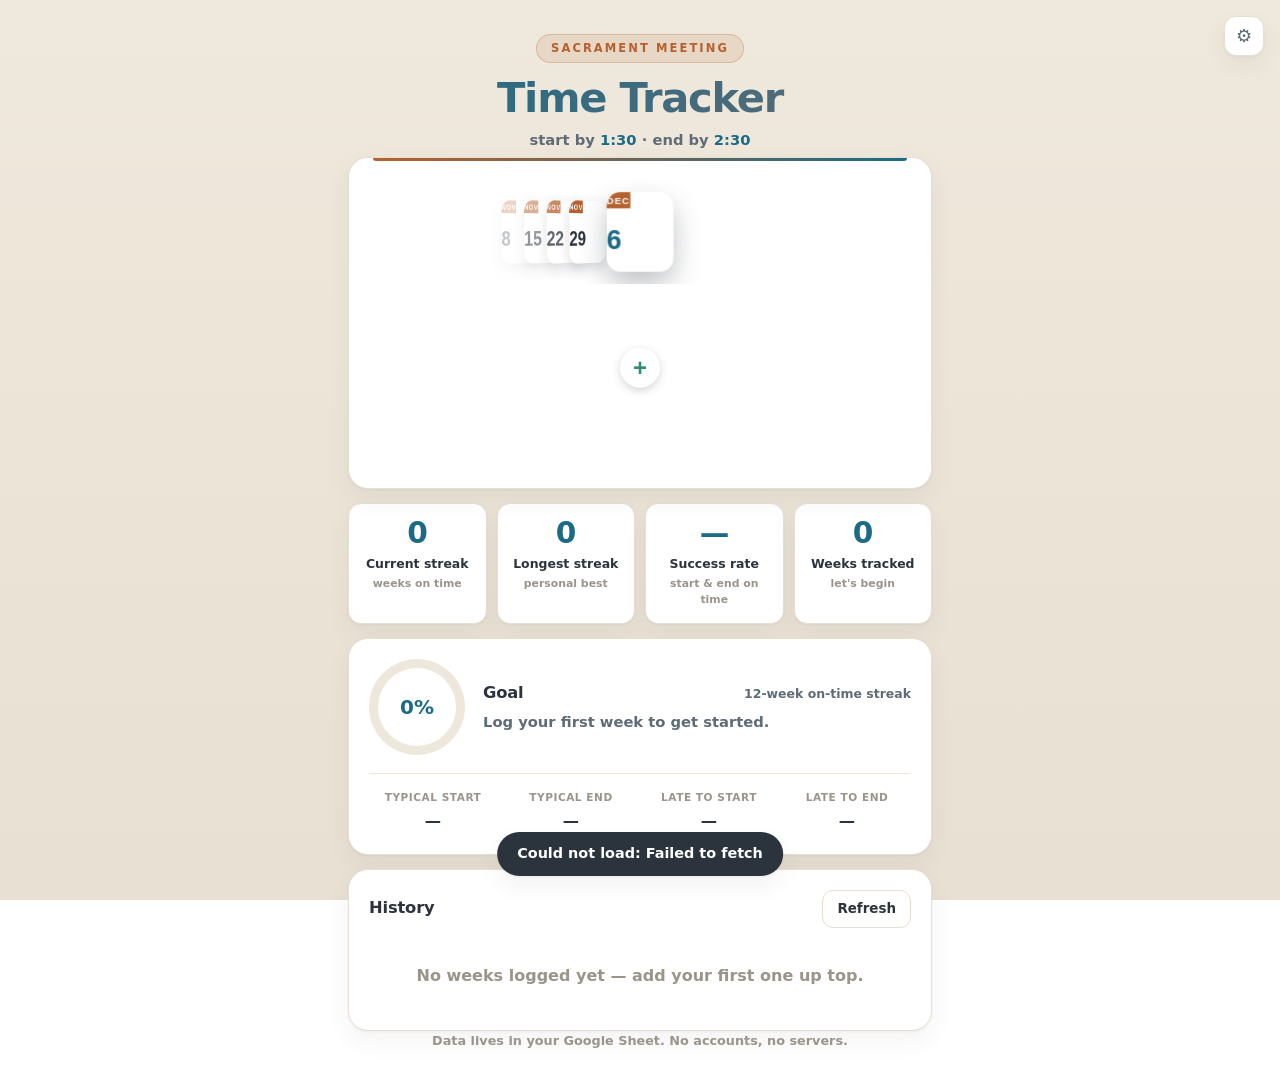
==== index.html @ 9fc35d0c "Add a loading animation on the record button While data loads on open, the + button becomes a clock " ====
<!DOCTYPE html>
<html lang="en">
<head>
  <meta charset="UTF-8" />
  <meta name="viewport" content="width=device-width, initial-scale=1.0" />
  <title>Sacrament Time Tracker</title>
  <meta name="description" content="Did sacrament meeting start at 1:30 and end at 2:30? Track streaks, success rate, and goal progress." />
  <link rel="preconnect" href="https://script.google.com" />
  <link rel="stylesheet" href="styles.css" />
  <link rel="icon" href="data:image/svg+xml,<svg xmlns='http://www.w3.org/2000/svg' viewBox='0 0 100 100'><text y='.9em' font-size='90'>⏱️</text></svg>" />
</head>
<body>
  <button id="settingsBtn" class="icon-btn" type="button" title="Settings" aria-label="Settings">⚙</button>

  <header class="site-header wrap">
    <span class="eyebrow">SACRAMENT MEETING</span>
    <h1>Time Tracker</h1>
    <p class="tagline">start by <b>1:30</b> &middot; end by <b>2:30</b></p>
  </header>

  <div id="banner" class="banner wrap" hidden></div>

  <main class="wrap">
    <!-- HERO: this week's entry -->
    <section class="card hero" aria-label="Log this week">
      <div class="week-nav">
        <div class="coverflow" id="coverflow">
          <div class="cf-track" id="cfTrack"></div>
        </div>
      </div>

      <!-- the meeting timeline is always shown; a "recorded" class flips it
           from an editable slider to a read-only record display -->
      <form id="heroInput" class="state-empty" novalidate>
        <div class="timeline">
          <div class="tl-track" id="tlTrack">
            <span class="tl-tick t1"></span>
            <span class="tl-tick t2"></span>
            <div class="tl-fill" id="tlFill"></div>
            <button type="button" class="tl-handle" id="tlStart" role="slider" tabindex="0"
                    aria-label="Meeting start time" aria-valuetext="">
              <span class="tl-flag"><span class="tl-cap">START</span><span class="tl-time" id="startValue">—</span></span>
              <span class="tl-clock"><span class="tl-hand hour"></span><span class="tl-hand minute"></span><span class="tl-hub"></span></span>
            </button>
            <button type="button" class="tl-handle" id="tlEnd" role="slider" tabindex="0"
                    aria-label="Meeting end time" aria-valuetext="">
              <span class="tl-flag"><span class="tl-cap">END</span><span class="tl-time" id="endValue">—</span></span>
              <span class="tl-clock"><span class="tl-hand hour"></span><span class="tl-hand minute"></span><span class="tl-hub"></span></span>
            </button>
          </div>
          <div class="tl-axis">
            <span>1:00</span><span>1:30</span><span>2:00</span><span>2:30</span><span>3:00</span>
          </div>
        </div>

        <input type="hidden" id="start" />
        <input type="hidden" id="end" />
        <input type="hidden" id="notes" />

        <p class="recorded-verdict" id="recVerdict" hidden></p>
        <p class="recorded-notes" id="recNotes" hidden></p>

        <div class="hero-controls">
          <!-- the + starts up on the timeline; on tap it drops here and the two
               satellites (cancel · notes) slide out from it -->
          <div class="tl-cluster">
            <button type="button" class="tl-ctl x" id="cancelBtn" aria-label="Cancel">✕</button>
            <button type="button" class="tl-fab" id="recordFab" aria-label="Record this week">
              <span class="fab-glyph" id="fabGlyph">+</span>
              <span class="fab-anim" aria-hidden="true">
                <span class="fab-clock"><i class="fab-hand hour"></i><i class="fab-hand minute"></i></span>
                <span class="fab-plus"></span>
              </span>
            </button>
            <button type="button" class="tl-ctl notes" id="notesBtn" aria-label="Add a note">✎</button>
          </div>
          <div class="hero-actions">
            <button type="button" class="btn ghost big" id="editBtn" hidden>Edit</button>
            <button type="button" class="btn ghost danger" id="clearBtn" hidden>Remove</button>
          </div>
        </div>
      </form>
    </section>

    <!-- STATS -->
    <section class="stats" aria-label="Statistics">
      <div class="stat-card">
        <div class="stat-value" id="statStreak">0</div>
        <div class="stat-label">Current streak</div>
        <div class="stat-sub" id="statStreakSub">weeks on time</div>
      </div>
      <div class="stat-card">
        <div class="stat-value" id="statLongest">0</div>
        <div class="stat-label">Longest streak</div>
        <div class="stat-sub">personal best</div>
      </div>
      <div class="stat-card">
        <div class="stat-value" id="statRate">—</div>
        <div class="stat-label">Success rate</div>
        <div class="stat-sub" id="statRateSub">start &amp; end on time</div>
      </div>
      <div class="stat-card">
        <div class="stat-value" id="statWeeks">0</div>
        <div class="stat-label">Weeks tracked</div>
        <div class="stat-sub" id="statSince">—</div>
      </div>
    </section>

    <!-- GOAL -->
    <section class="card goal-card" aria-label="Goal">
      <div class="goal-top">
        <div class="ring" id="goalRing"><div class="ring-hole"><b id="ringPct">0%</b></div></div>
        <div class="goal-body">
          <div class="goal-head">
            <h2>Goal</h2>
            <span class="goal-target" id="goalTarget"></span>
          </div>
          <p class="goal-msg" id="goalMsg">Log your first week to get started.</p>
        </div>
      </div>
      <div class="insight-grid" id="insightGrid" hidden>
        <div class="insight"><span class="insight-label">Typical start</span><span class="insight-value" id="insStart">—</span></div>
        <div class="insight"><span class="insight-label">Typical end</span><span class="insight-value" id="insEnd">—</span></div>
        <div class="insight"><span class="insight-label">Late to start</span><span class="insight-value" id="insStartLate">—</span></div>
        <div class="insight"><span class="insight-label">Late to end</span><span class="insight-value" id="insEndLate">—</span></div>
      </div>
    </section>

    <!-- RECENT STRIP -->
    <section class="card" aria-label="Recent weeks" id="stripCard" hidden>
      <div class="section-head"><h2>Last weeks</h2></div>
      <div class="strip" id="strip"></div>
      <div class="legend">
        <span><i class="dot ok"></i> On time</span>
        <span><i class="dot partial"></i> Partly late</span>
        <span><i class="dot late"></i> Late</span>
      </div>
    </section>

    <!-- HISTORY -->
    <section class="card" aria-label="History">
      <div class="section-head">
        <h2>History</h2>
        <button type="button" class="btn ghost small" id="refreshBtn">Refresh</button>
      </div>
      <div id="history"></div>
    </section>
  </main>

  <footer class="site-footer wrap">
    <p>Data lives in your Google Sheet. No accounts, no servers.</p>
  </footer>

  <!-- Settings dialog -->
  <dialog id="settingsDialog" class="dialog">
    <form method="dialog" class="dialog-inner">
      <h2>Settings</h2>
      <p class="muted small">Paste the Web App URL from your Google Apps Script deployment. Leave blank to store data only in this browser.</p>
      <div class="field">
        <label for="cfgUrl">Apps Script Web App URL</label>
        <input type="url" id="cfgUrl" placeholder="https://script.google.com/macros/s/…/exec" />
      </div>
      <div class="field">
        <label for="cfgToken">Shared token <span class="muted">(optional)</span></label>
        <input type="text" id="cfgToken" placeholder="only if you set one in Code.gs" />
      </div>
      <div class="field">
        <label for="cfgGoal">Goal streak (weeks)</label>
        <input type="number" id="cfgGoal" min="1" max="52" step="1" />
      </div>
      <div id="cfgStatus" class="cfg-status" aria-live="polite"></div>
      <div class="form-actions">
        <button type="button" class="btn ghost small" id="cfgTestBtn">Test connection</button>
        <span class="spacer"></span>
        <button type="button" class="btn ghost" id="cfgCancelBtn">Close</button>
        <button type="button" class="btn primary" id="cfgSaveBtn">Save</button>
      </div>
    </form>
  </dialog>

  <!-- Notes dialog -->
  <dialog id="notesDialog" class="dialog">
    <form method="dialog" class="dialog-inner">
      <h2>Note</h2>
      <p class="muted small">A short note for this week (optional).</p>
      <textarea id="notesText" class="notes-area" rows="3" maxlength="140" placeholder="e.g. long testimony meeting"></textarea>
      <div class="form-actions">
        <span class="spacer"></span>
        <button type="button" class="btn ghost" id="notesCancelBtn">Cancel</button>
        <button type="button" class="btn primary" id="notesSaveBtn">Done</button>
      </div>
    </form>
  </dialog>

  <div id="toast" class="toast" role="status" aria-live="polite" hidden></div>

  <script src="config.js"></script>
  <script src="app.js"></script>
</body>
</html>
---- styles.css ----
/* Sacrament Time Tracker — calm edition
   Palette & language inspired by the Sunday Attendance app:
   warm cream ground, teal primary, terracotta accents, quiet type. */
:root {
  --bg1: #efe8dc;
  --bg2: #e8e0d2;
  --ink: #2b333d;
  --ink-soft: #5f6b76;
  --muted: #9a958b;
  --card: #ffffff;
  --line: #e7dfd0;
  --line-soft: #eee8dc;
  --brand: #1c6b86;
  --brand-2: #0f5674;
  --brand-ink: #ffffff;
  --accent: #b5612f;      /* terracotta — small labels only */
  --ok: #2f8f6d;
  --ok-bg: #e9f2ec;
  --ok-line: #cfe6da;
  --late: #c0563f;
  --late-bg: #f8ece5;
  --late-line: #ecd3c6;
  --partial: #cf8a3c;
  /* lateness scale: green → yellow (3 min) → orange (6 min) → red (10 min) */
  --c-ok: #2f8f6d;
  --c-yellow: #f1c40f;
  --c-orange: #e8791a;
  --c-red: #c0563f;
  --tint: #eef4f6;        /* recorded / selected tint */
  --tint-line: #d9e6ea;
  --shadow: 0 1px 2px rgba(43, 51, 61, .05), 0 10px 24px rgba(43, 51, 61, .06);
  --radius: 20px;
  --radius-sm: 13px;
  --font: "Nunito", ui-rounded, "SF Pro Rounded", "Segoe UI", system-ui, sans-serif;
}
@media (prefers-color-scheme: dark) {
  :root {
    --bg1: #201d19;
    --bg2: #1a1815;
    --ink: #ece7dd;
    --ink-soft: #b3ab9d;
    --muted: #837c6f;
    --card: #262320;
    --line: #38332c;
    --line-soft: #322e28;
    --brand: #4fa3bd;
    --brand-2: #3d90aa;
    --brand-ink: #10242b;
    --accent: #d98a54;
    --ok: #56b389;
    --ok-bg: #172c23;
    --ok-line: #274a3a;
    --late: #db7a5f;
    --late-bg: #33211a;
    --late-line: #543528;
    --partial: #d99a4f;
    --c-ok: #56b389;
    --c-yellow: #f4d03f;
    --c-orange: #ef9245;
    --c-red: #db7a5f;
    --tint: #22302f;
    --tint-line: #33474a;
    --shadow: 0 1px 2px rgba(0,0,0,.3), 0 12px 28px rgba(0,0,0,.35);
  }
}

* { box-sizing: border-box; }
/* Keep a vertical scrollbar reserved at all times so the centred layout doesn't
   shift sideways when the page grows tall enough to need one (e.g. after data
   loads). On overlay-scrollbar systems (mobile, default macOS) this reserves
   nothing and those never shift anyway. */
html { -webkit-text-size-adjust: 100%; overflow-y: scroll; }
body {
  margin: 0; font-family: var(--font); color: var(--ink); line-height: 1.5;
  background: linear-gradient(180deg, var(--bg1), var(--bg2));
  background-attachment: fixed; min-height: 100vh;
}
h1, h2 { margin: 0; font-weight: 800; letter-spacing: -.01em; }
h2 { font-size: 1.02rem; }
p { margin: 0; }
b, strong { font-weight: 800; }
.wrap { width: 100%; max-width: 620px; margin: 0 auto; padding: 0 18px; }
.muted { color: var(--muted); }
.small { font-size: .85rem; }

/* header */
.site-header { text-align: center; padding-top: 34px; padding-bottom: 6px; }
.eyebrow {
  display: inline-block; font-size: .72rem; font-weight: 800; letter-spacing: .18em;
  color: var(--accent); background: color-mix(in srgb, var(--accent) 12%, transparent);
  border: 1px solid color-mix(in srgb, var(--accent) 28%, transparent);
  padding: 5px 14px; border-radius: 999px; margin-bottom: 14px;
}
h1 {
  font-size: 2.6rem; font-weight: 900; letter-spacing: -.03em; line-height: 1;
  background: linear-gradient(100deg, var(--brand), var(--ink-soft));
  -webkit-background-clip: text; background-clip: text; color: transparent;
}
.tagline { color: var(--ink-soft); font-size: .92rem; font-weight: 700; margin-top: 10px; }
.tagline b { color: var(--brand); }

.icon-btn {
  position: fixed; top: 16px; right: 16px; z-index: 20;
  border: 1px solid var(--line); background: var(--card); color: var(--ink-soft);
  width: 40px; height: 40px; border-radius: 12px; font-size: 1.15rem; cursor: pointer;
  box-shadow: var(--shadow); transition: color .15s, border-color .15s;
}
.icon-btn:hover { color: var(--brand); border-color: var(--brand); }

/* banner */
.banner {
  margin-top: 14px; background: var(--card); color: var(--ink-soft);
  border: 1px solid var(--line); border-left: 3px solid var(--accent);
  border-radius: var(--radius-sm); padding: 11px 15px; font-size: .88rem; font-weight: 600;
  box-shadow: var(--shadow);
}
.banner a { color: var(--brand); font-weight: 800; cursor: pointer; }

main { padding-top: 16px; padding-bottom: 40px; display: grid; gap: 14px; }

/* cards */
.card { background: var(--card); border: 1px solid var(--line); border-radius: var(--radius); padding: 20px; box-shadow: var(--shadow); }
.section-head { display: flex; align-items: center; justify-content: space-between; margin-bottom: 14px; }

/* HERO */
.hero { position: relative; padding-top: 22px; }
.hero::before {
  content: ""; position: absolute; top: 0; left: 24px; right: 24px; height: 3px;
  border-radius: 0 0 3px 3px;
  background: linear-gradient(90deg, var(--accent), var(--brand));
}
.week-nav { margin-bottom: 14px; }

/* Cover Flow calendar picker */
/* touch-action: none — horizontal drag never triggers vertical page scroll */
.coverflow { position: relative; height: 104px; perspective: 720px; overflow: hidden; cursor: grab; touch-action: none; user-select: none; -webkit-user-select: none; }
.coverflow:active { cursor: grabbing; }
.cf-track { position: absolute; inset: 0; transform-style: preserve-3d; }
.cal {
  position: absolute; left: 50%; top: 50%; width: 62px; height: 74px;
  margin-left: -31px; margin-top: -37px; padding: 0; border: 0; cursor: pointer;
  background: var(--card); border-radius: 13px; overflow: hidden;
  display: flex; flex-direction: column; transform-origin: 50% 50%;
  box-shadow: 0 6px 16px rgba(43, 51, 61, .18);
  transition: box-shadow .3s ease;  /* motion is driven per-frame by the rAF engine */
  will-change: transform, opacity; backface-visibility: hidden;
}
.cal-top { background: var(--accent); color: #fff; font-size: .56rem; font-weight: 800; letter-spacing: .1em; text-align: center; padding: 3px 0 2px; }
.cal-day { flex: 1; display: grid; place-items: center; font-size: 1.55rem; font-weight: 900; color: var(--ink); }
.cal-dot { position: absolute; left: 50%; bottom: 5px; width: 6px; height: 6px; margin-left: -3px; border-radius: 50%; background: transparent; }
.cal.is-center { box-shadow: 0 12px 26px rgba(43, 51, 61, .3); }
.cal.is-center .cal-day { color: var(--brand); }

/* the timeline slider — the time lives on each handle ("the picker") */
.timeline { margin-top: 6px; padding: 62px 22px 0; }
.tl-track {
  position: relative; height: 16px; border-radius: 999px; background: transparent; touch-action: none;
}
.tl-track::before {   /* the cream lane — scales out from the centre while forming */
  content: ""; position: absolute; inset: 0; border-radius: 999px;
  background: var(--line-soft); border: 1px solid var(--line);
  transform: scaleX(1); transform-origin: center;
}
.tl-fill {
  position: absolute; top: -1px; bottom: -1px; left: 25%; width: 50%; border-radius: 999px;
  background: var(--c-ok); /* replaced at runtime with a start-to-end gradient */
}
.tl-tick { position: absolute; top: 50%; width: 0; height: 30px; transform: translate(-50%, -50%); border-left: 2px dashed color-mix(in srgb, var(--accent) 55%, transparent); }
.tl-tick.t1 { left: 25%; }
.tl-tick.t2 { left: 75%; }
.tl-handle {
  --hc: var(--brand);
  position: absolute; top: 50%; left: 25%; width: 40px; height: 40px; transform: translate(-50%, -50%);
  border-radius: 50%; background: var(--card); border: 4px solid var(--hc); cursor: grab;
  padding: 0; touch-action: none; box-shadow: 0 3px 8px rgba(43,51,61,.2); transition: border-color .15s, box-shadow .15s;
  display: grid; place-items: center; z-index: 2;
}
.tl-handle:hover { box-shadow: 0 4px 12px rgba(43,51,61,.28); }
.tl-handle:active { cursor: grabbing; }
.tl-handle:focus-visible { outline: none; box-shadow: 0 0 0 5px color-mix(in srgb, var(--hc) 28%, transparent); }
/* the handle is a little clock face; the hands show the time it's set to */
.tl-clock { position: absolute; inset: 0; pointer-events: none; }
.tl-hand { position: absolute; left: 50%; bottom: 50%; background: var(--hc); border-radius: 2px; transform-origin: 50% 100%; transition: transform .12s ease, background .15s; }
.tl-hand.hour { width: 3px; height: 8px; margin-left: -1.5px; transform: rotate(var(--h, 0deg)); }
.tl-hand.minute { width: 2px; height: 11px; margin-left: -1px; transform: rotate(var(--m, 0deg)); }
.tl-hub { position: absolute; left: 50%; top: 50%; width: 5px; height: 5px; margin: -2.5px 0 0 -2.5px; border-radius: 50%; background: var(--hc); transition: background .15s; }
@media (prefers-reduced-motion: reduce) { .tl-hand { transition: background .15s; } }
/* the value flag above each handle */
.tl-flag {
  position: absolute; bottom: 100%; left: 50%; transform: translateX(-50%); margin-bottom: 11px;
  display: flex; flex-direction: column; align-items: center; line-height: 1.02;
  white-space: nowrap; pointer-events: none;
}
.tl-cap { font-size: .6rem; font-weight: 800; letter-spacing: .14em; color: var(--ink-soft); }
.tl-time { font-size: 1.55rem; font-weight: 900; color: var(--hc); }

/* control cluster below the timeline: ✕ cancel · +/✓ save · ✎ notes.
   The + starts lifted up onto the timeline line; on tap it drops into the row
   and the two satellites slide out from it. */
.hero-controls { position: relative; min-height: 48px; margin-top: 14px; }
.tl-cluster { position: absolute; left: 50%; top: 50%; --fab-lift: -84px; }
.tl-cluster > button {
  position: absolute; left: 0; top: 0; width: 40px; height: 40px; border-radius: 50%;
  border: 0; padding: 0; cursor: pointer; display: grid; place-items: center;
  font-weight: 900; line-height: 1;
}
.recorded .tl-cluster { display: none; }

/* save / record button (+ ↔ ✓) */
.tl-fab {
  z-index: 26; font-size: 1.25rem; background: var(--c-ok); color: #fff; border: 4px solid var(--c-ok);
  box-shadow: 0 4px 10px color-mix(in srgb, var(--c-ok) 45%, transparent);
  transform: translate(-50%, -50%);   /* dropped into the row (editing) */
  transition: transform .55s cubic-bezier(.4,0,.2,1), background .3s ease, color .2s ease, box-shadow .3s ease;
}
.tl-fab:hover { filter: brightness(1.05); }

/* loading animation: a spinning clock that merges into the + */
.fab-glyph { transition: opacity .15s ease; }
.tl-fab.loading .fab-glyph, .tl-fab.settling .fab-glyph { opacity: 0; }
.fab-anim { display: none; position: absolute; inset: 0; }
.tl-fab.loading .fab-anim, .tl-fab.settling .fab-anim { display: block; }
.tl-fab.settling .fab-anim { animation: fabSettle .72s forwards; }
.fab-clock { position: absolute; inset: 0; }
.tl-fab.settling .fab-clock { opacity: 0; transition: opacity .16s ease; }
.fab-hand { position: absolute; left: 50%; bottom: 50%; background: currentColor; border-radius: 2px; transform-origin: 50% 100%; }
.fab-hand.hour { width: 3px; height: 8px; margin-left: -1.5px; }
.fab-hand.minute { width: 2px; height: 12px; margin-left: -1px; }
.tl-fab.loading .fab-hand.hour { animation: fabHand .5s linear infinite; }
.tl-fab.loading .fab-hand.minute { animation: fabHand .12s linear infinite; }
.fab-plus { position: absolute; inset: 0; opacity: 0; }
.tl-fab.settling .fab-plus { opacity: 1; transition: opacity .16s ease; }
.fab-plus::before, .fab-plus::after { content: ""; position: absolute; left: 50%; top: 50%; background: currentColor; border-radius: 2px; transform: translate(-50%, -50%); }
.fab-plus::before { width: 3px; height: 18px; }
.fab-plus::after { width: 18px; height: 3px; }
@keyframes fabHand { from { transform: rotate(0); } to { transform: rotate(360deg); } }
@keyframes fabSettle {
  0%   { transform: rotate(0deg);    animation-timing-function: linear; }         /* fast constant spin… */
  42%  { transform: rotate(720deg);  animation-timing-function: cubic-bezier(.15,.7,.25,1); } /* …for ~0.3s */
  100% { transform: rotate(1080deg); }                                            /* then decelerate to a stop, upright */
}
@media (prefers-reduced-motion: reduce) {
  .tl-fab.loading .fab-hand { animation: none; }
  .tl-fab.settling .fab-anim { animation: none; }
}

.state-empty .tl-fab {   /* empty: white +, lifted up onto the timeline line */
  background: var(--card); color: var(--c-ok); font-size: 1.5rem;
  box-shadow: 0 3px 8px rgba(43,51,61,.2);
  transform: translate(-50%, calc(-50% + var(--fab-lift)));
}

/* the two satellites — collapsed behind the save button, slide out when editing */
.tl-ctl {
  z-index: 24; font-size: 1.05rem; background: var(--card); color: var(--ink-soft);
  border: 1px solid var(--line) !important; box-shadow: 0 3px 8px rgba(43,51,61,.14);
  transform: translate(-50%, -50%) scale(.2); opacity: 0; pointer-events: none;
  transition: transform .45s cubic-bezier(.34,.8,.3,1) .28s, opacity .35s ease .28s, color .15s, border-color .15s;
}
.tl-ctl.x { color: var(--late); }
.tl-ctl.notes.has-note { color: var(--brand); border-color: var(--brand) !important; }
#heroInput:not(.state-empty):not(.recorded) .tl-ctl { pointer-events: auto; opacity: 1; }
#heroInput:not(.state-empty):not(.recorded) .tl-ctl.x { transform: translate(calc(-50% - 60px), -50%) scale(1); }
#heroInput:not(.state-empty):not(.recorded) .tl-ctl.notes { transform: translate(calc(-50% + 60px), -50%) scale(1); }
.tl-ctl:hover { filter: brightness(.98); }

.notes-area {
  font: inherit; color: var(--ink); background: var(--bg1); border: 1px solid var(--line);
  border-radius: var(--radius-sm); padding: 11px 13px; width: 100%; resize: vertical; margin-bottom: 4px;
}
.notes-area:focus { outline: none; border-color: var(--brand); }

/* the whole timeline unfolds from the centre button when a week is armed.
   these transitions only apply while .forming is on, so dragging stays instant
   and scrolling between weeks snaps rather than animates. */
.timeline.forming .tl-track::before { transition: transform .7s cubic-bezier(.5,0,.2,1), opacity .4s ease; }
.timeline.forming .tl-handle,
.timeline.forming .tl-fill,
.timeline.forming .tl-tick { transition: left .7s cubic-bezier(.5,0,.2,1), width .7s cubic-bezier(.5,0,.2,1), opacity .5s ease; }
.timeline.forming .tl-flag { transition: opacity .5s ease .15s; }
/* .tl-axis labels slide out from the centre — driven per-label from JS so the
   outer labels (farther to travel) move at the same speed and finish last. */

/* empty: the timeline is folded into the centre, behind the + button */
.state-empty .tl-track::before { transform: scaleX(0); opacity: 0; }
.state-empty .tl-fill { left: 50% !important; width: 0 !important; }
.state-empty .tl-tick { left: 50% !important; opacity: 0; }
.state-empty .tl-handle { left: 50% !important; opacity: 0; pointer-events: none; }
.state-empty .tl-flag { opacity: 0; }
.state-empty .tl-axis { opacity: 0; }
.tl-axis { display: flex; justify-content: space-between; margin-top: 14px; font-size: .68rem; font-weight: 800; color: var(--muted); transition: opacity .35s ease; }

@media (max-width: 420px) {
  .timeline { padding: 58px 16px 0; }
  .tl-time { font-size: 1.35rem; }
  .tl-handle { width: 44px; height: 44px; }
}


.hero-actions { display: none; align-items: center; justify-content: center; gap: 10px; }
.recorded .hero-actions { display: flex; }

.btn {
  font: inherit; font-weight: 800; border-radius: 11px; padding: 11px 18px;
  border: 1px solid transparent; cursor: pointer; transition: filter .15s, background .15s, border-color .15s;
}
.btn.primary {
  background: linear-gradient(180deg, var(--brand), var(--brand-2)); color: var(--brand-ink);
  box-shadow: 0 4px 12px color-mix(in srgb, var(--brand) 28%, transparent);
}
.btn.primary:hover { filter: brightness(1.05); }
.btn.big { flex: 1; font-size: 1.02rem; padding: 13px 18px; }
.btn.ghost { background: var(--card); color: var(--ink); border-color: var(--line); }
.btn.ghost:hover { border-color: var(--brand); color: var(--brand); }
.btn.ghost.danger:hover { border-color: var(--late); color: var(--late); }
.btn.small { padding: 8px 14px; font-size: .84rem; }

/* recorded state: the timeline stays, but reads as a record, not a control */
.recorded .tl-track { pointer-events: none; }
.recorded .tl-track::before { opacity: 0; }
.recorded .tl-handle { cursor: default; box-shadow: 0 2px 5px rgba(43,51,61,.16); }
.recorded .tl-axis { opacity: 0; pointer-events: none; }
.recorded-verdict { text-align: center; font-size: 1.05rem; font-weight: 800; margin-top: 18px; }
.recorded-notes { text-align: center; color: var(--ink-soft); font-weight: 600; margin-top: 4px; font-style: italic; }

/* STATS */
.stats { display: grid; grid-template-columns: repeat(4, 1fr); gap: 10px; }
.stat-card { background: var(--card); border: 1px solid var(--line); border-radius: var(--radius-sm); padding: 15px 10px; text-align: center; box-shadow: var(--shadow); }
.stat-value { font-size: 1.85rem; font-weight: 900; letter-spacing: -.02em; line-height: 1; color: var(--brand); }
.stat-label { margin-top: 6px; font-size: .78rem; font-weight: 800; }
.stat-sub { font-size: .68rem; color: var(--muted); margin-top: 2px; font-weight: 700; }

/* GOAL */
.goal-top { display: flex; align-items: center; gap: 18px; }
.ring {
  --deg: 0deg; position: relative; width: 96px; height: 96px; flex: 0 0 auto; border-radius: 50%;
  background: conic-gradient(var(--brand) var(--deg), var(--line-soft) 0deg);
}
.ring-hole { position: absolute; inset: 9px; border-radius: 50%; background: var(--card); display: grid; place-items: center; }
.ring-hole b { font-size: 1.25rem; font-weight: 900; color: var(--brand); }
.goal-body { flex: 1; }
.goal-head { display: flex; align-items: baseline; justify-content: space-between; gap: 10px; margin-bottom: 6px; }
.goal-target { font-size: .78rem; color: var(--ink-soft); font-weight: 800; }
.goal-msg { font-size: .92rem; color: var(--ink-soft); font-weight: 700; }
.goal-msg strong { color: var(--ink); }
.insight-grid { display: grid; grid-template-columns: repeat(4, 1fr); gap: 10px; margin-top: 18px; padding-top: 16px; border-top: 1px solid var(--line-soft); }
.insight { text-align: center; }
.insight-label { display: block; font-size: .66rem; color: var(--muted); text-transform: uppercase; letter-spacing: .05em; font-weight: 800; }
.insight-value { display: block; font-size: 1.02rem; font-weight: 900; margin-top: 3px; }

/* STRIP */
.strip { display: flex; flex-wrap: wrap; gap: 7px; }
.strip .cell {
  width: 32px; height: 32px; border-radius: 9px; display: grid; place-items: center;
  font-size: .85rem; font-weight: 800; color: #fff; border: 0; cursor: pointer; transition: transform .1s;
}
.strip .cell:hover { transform: translateY(-2px); }
.strip .cell.ok { background: var(--ok); }
.strip .cell.partial { background: var(--partial); }
.strip .cell.late { background: var(--late); }
.legend { display: flex; gap: 16px; margin-top: 14px; font-size: .76rem; color: var(--ink-soft); flex-wrap: wrap; font-weight: 700; }
.dot { display: inline-block; width: 10px; height: 10px; border-radius: 50%; margin-right: 4px; vertical-align: middle; }
.dot.ok { background: var(--ok); }
.dot.partial { background: var(--partial); }
.dot.late { background: var(--late); }

/* HISTORY */
.entry { display: grid; grid-template-columns: auto 1fr auto; align-items: center; gap: 12px; padding: 13px 2px; border-bottom: 1px solid var(--line-soft); }
.entry:last-child { border-bottom: 0; }
.entry-date { font-weight: 800; font-size: .92rem; white-space: nowrap; }
.entry-date .yr { color: var(--muted); font-weight: 700; }
.entry-times { display: flex; gap: 6px; flex-wrap: wrap; }
.pill { border-radius: 999px; padding: 3px 11px; font-weight: 800; font-size: .76rem; white-space: nowrap; border: 1px solid transparent; }
.pill.ok { background: var(--ok-bg); color: var(--ok); border-color: var(--ok-line); }
.pill.late { background: var(--late-bg); color: var(--late); border-color: var(--late-line); }
.entry-notes { font-size: .77rem; color: var(--muted); margin-top: 3px; font-weight: 600; font-style: italic; }
.entry-actions { display: flex; gap: 5px; }
.mini-btn { border: 1px solid var(--line); background: var(--card); color: var(--ink-soft); border-radius: 9px; width: 33px; height: 33px; cursor: pointer; font-size: .85rem; transition: color .15s, border-color .15s; }
.mini-btn:hover { color: var(--brand); border-color: var(--brand); }
.empty { text-align: center; color: var(--muted); padding: 22px 0; font-weight: 700; }

/* dialog */
.dialog { border: 1px solid var(--line); border-radius: var(--radius); padding: 0; background: var(--card); color: var(--ink); max-width: 440px; width: calc(100% - 32px); box-shadow: var(--shadow); }
.dialog::backdrop { background: rgba(30, 26, 20, .4); backdrop-filter: blur(2px); }
.dialog-inner { padding: 24px; }
.dialog-inner h2 { margin-bottom: 6px; }
.field { display: flex; flex-direction: column; gap: 6px; margin-bottom: 14px; }
.field label { font-size: .8rem; font-weight: 800; color: var(--ink-soft); }
.field input { font: inherit; color: var(--ink); background: var(--bg1); border: 1px solid var(--line); border-radius: var(--radius-sm); padding: 11px 13px; width: 100%; }
.field input:focus { outline: none; border-color: var(--brand); }
.cfg-status { font-size: .84rem; min-height: 1.2em; margin: 4px 0; font-weight: 800; }
.cfg-status.ok { color: var(--ok); }
.cfg-status.late { color: var(--late); }
.form-actions { display: flex; align-items: center; gap: 10px; }
.spacer { flex: 1; }

/* toast */
.toast { position: fixed; left: 50%; bottom: 24px; transform: translateX(-50%); background: var(--ink); color: var(--card); padding: 11px 20px; border-radius: 999px; font-size: .9rem; font-weight: 800; box-shadow: var(--shadow); z-index: 30; max-width: 90vw; }

.site-footer { text-align: center; color: var(--muted); font-size: .8rem; padding-bottom: 30px; font-weight: 700; }

/* responsive */
@media (max-width: 560px) {
  h1 { font-size: 2.15rem; }
  .stats { grid-template-columns: repeat(2, 1fr); }
  .insight-grid { grid-template-columns: repeat(2, 1fr); }
  .stat-value { font-size: 1.6rem; }
}
@media (max-width: 380px) {
  .goal-top { flex-direction: column; text-align: center; }
  .goal-head { justify-content: center; gap: 8px; }
}
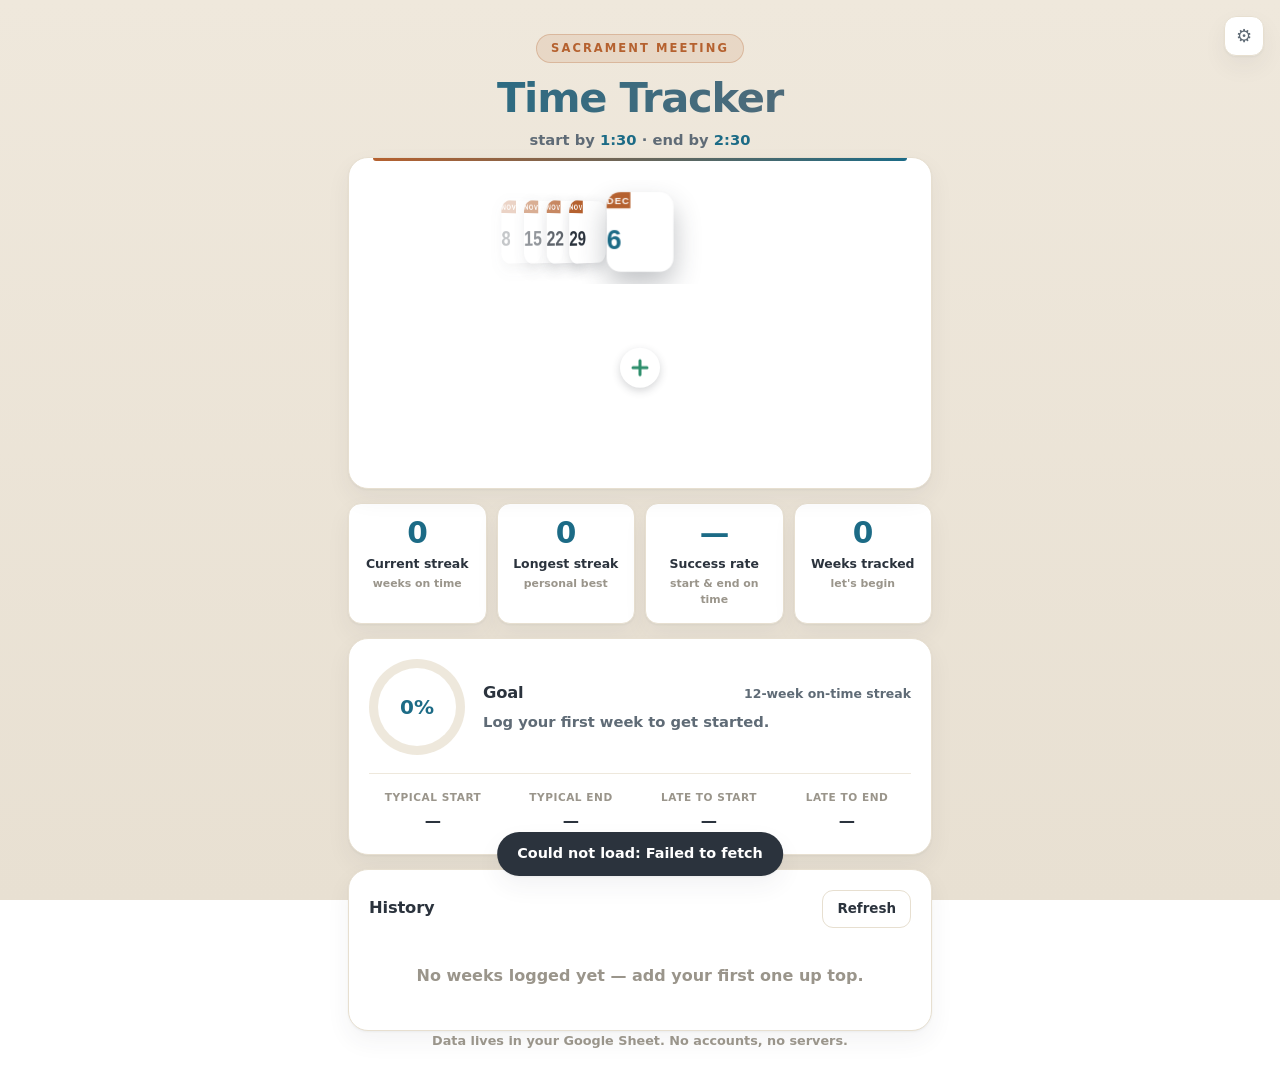
==== commit 1f8d36b7: "Slow the + settle spin and make it the same + as the button - Slow the settle rotation (fabSettle no" ====
--- a/index.html
+++ b/index.html
@@ -66,11 +66,9 @@
           <div class="tl-cluster">
             <button type="button" class="tl-ctl x" id="cancelBtn" aria-label="Cancel">✕</button>
             <button type="button" class="tl-fab" id="recordFab" aria-label="Record this week">
-              <span class="fab-glyph" id="fabGlyph">+</span>
-              <span class="fab-anim" aria-hidden="true">
-                <span class="fab-clock"><i class="fab-hand hour"></i><i class="fab-hand minute"></i></span>
-                <span class="fab-plus"></span>
-              </span>
+              <span class="fab-glyph" id="fabGlyph"></span>
+              <span class="fab-clock" aria-hidden="true"><i class="fab-hand hour"></i><i class="fab-hand minute"></i></span>
+              <span class="fab-plus" aria-hidden="true"></span>
             </button>
             <button type="button" class="tl-ctl notes" id="notesBtn" aria-label="Add a note">✎</button>
           </div>
--- a/styles.css
+++ b/styles.css
@@ -215,33 +215,40 @@
 }
 .tl-fab:hover { filter: brightness(1.05); }
 
-/* loading animation: a spinning clock that merges into the + */
-.fab-glyph { transition: opacity .15s ease; }
-.tl-fab.loading .fab-glyph, .tl-fab.settling .fab-glyph { opacity: 0; }
-.fab-anim { display: none; position: absolute; inset: 0; }
-.tl-fab.loading .fab-anim, .tl-fab.settling .fab-anim { display: block; }
-.tl-fab.settling .fab-anim { animation: fabSettle .72s forwards; }
-.fab-clock { position: absolute; inset: 0; }
-.tl-fab.settling .fab-clock { opacity: 0; transition: opacity .16s ease; }
+/* the button's glyph is one of three layers, all the same footprint:
+   the drawn + (resting AND the animation target), the ✓ text, or the clock. */
+.fab-glyph, .fab-clock, .fab-plus { position: absolute; inset: 0; }
+.fab-glyph { display: grid; place-items: center; opacity: 0; transition: opacity .15s ease; }  /* ✓ */
+.tl-fab.as-check .fab-glyph { opacity: 1; }
+.fab-plus { opacity: 1; transition: opacity .16s ease; }                                        /* + */
+.tl-fab.as-check .fab-plus { opacity: 0; }
+.fab-plus::before, .fab-plus::after { content: ""; position: absolute; left: 50%; top: 50%; background: currentColor; border-radius: 2px; transform: translate(-50%, -50%); }
+.fab-plus::before { width: 3px; height: 17px; }
+.fab-plus::after { width: 17px; height: 3px; }
+.fab-clock { opacity: 0; }
 .fab-hand { position: absolute; left: 50%; bottom: 50%; background: currentColor; border-radius: 2px; transform-origin: 50% 100%; }
 .fab-hand.hour { width: 3px; height: 8px; margin-left: -1.5px; }
 .fab-hand.minute { width: 2px; height: 12px; margin-left: -1px; }
-.tl-fab.loading .fab-hand.hour { animation: fabHand .5s linear infinite; }
-.tl-fab.loading .fab-hand.minute { animation: fabHand .12s linear infinite; }
-.fab-plus { position: absolute; inset: 0; opacity: 0; }
-.tl-fab.settling .fab-plus { opacity: 1; transition: opacity .16s ease; }
-.fab-plus::before, .fab-plus::after { content: ""; position: absolute; left: 50%; top: 50%; background: currentColor; border-radius: 2px; transform: translate(-50%, -50%); }
-.fab-plus::before { width: 3px; height: 18px; }
-.fab-plus::after { width: 18px; height: 3px; }
+
+/* loading: clock spins in place, + and ✓ hidden */
+.tl-fab.loading .fab-clock { opacity: 1; }
+.tl-fab.loading .fab-plus, .tl-fab.loading .fab-glyph { opacity: 0; }
+.tl-fab.loading .fab-hand.hour { animation: fabHand 5s linear infinite; }
+.tl-fab.loading .fab-hand.minute { animation: fabHand 1.2s linear infinite; }
+/* settling: clock fades out, the + fades in and spins to a stop (same + that rests) */
+.tl-fab.settling .fab-clock { opacity: 0; }
+.tl-fab.settling .fab-glyph { opacity: 0; }
+.tl-fab.settling .fab-plus { opacity: 1; animation: fabSettle 1s forwards; }
+
 @keyframes fabHand { from { transform: rotate(0); } to { transform: rotate(360deg); } }
 @keyframes fabSettle {
-  0%   { transform: rotate(0deg);    animation-timing-function: linear; }         /* fast constant spin… */
-  42%  { transform: rotate(720deg);  animation-timing-function: cubic-bezier(.15,.7,.25,1); } /* …for ~0.3s */
-  100% { transform: rotate(1080deg); }                                            /* then decelerate to a stop, upright */
+  0%   { transform: rotate(0deg);   animation-timing-function: linear; }          /* steady spin… */
+  30%  { transform: rotate(260deg); animation-timing-function: cubic-bezier(.2,.7,.3,1); } /* …for ~0.3s */
+  100% { transform: rotate(720deg); }                                             /* then decelerate to a stop, upright */
 }
 @media (prefers-reduced-motion: reduce) {
   .tl-fab.loading .fab-hand { animation: none; }
-  .tl-fab.settling .fab-anim { animation: none; }
+  .tl-fab.settling .fab-plus { animation: none; }
 }
 
 .state-empty .tl-fab {   /* empty: white +, lifted up onto the timeline line */
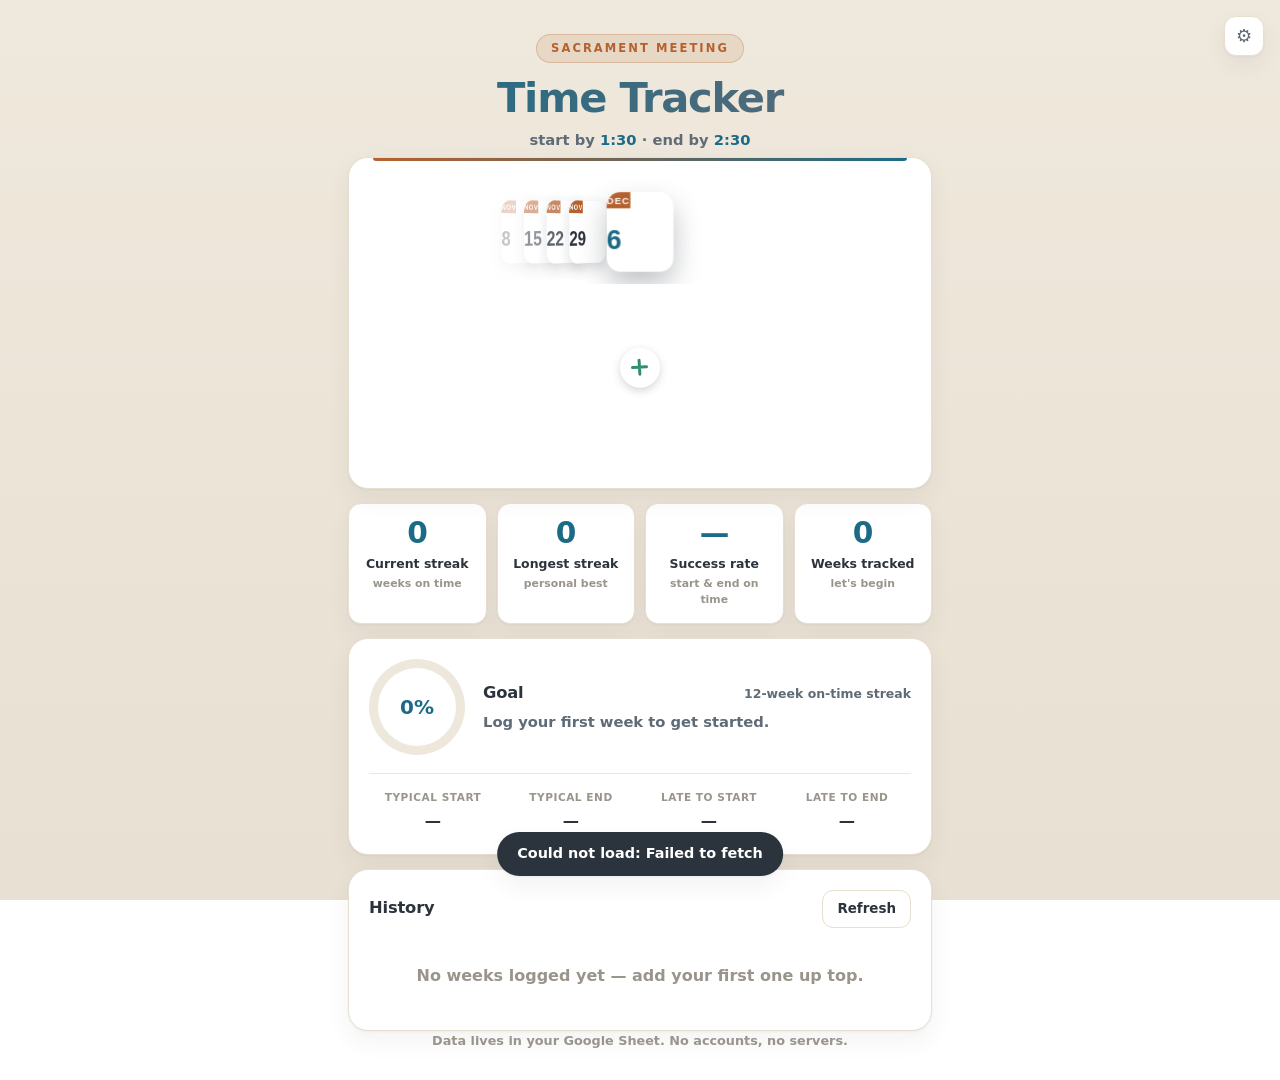
==== commit f60f2512: "Morph the clock hands into the + (same 3px stroke width) The clock hands and the + are now the same " ====
--- a/index.html
+++ b/index.html
@@ -67,8 +67,7 @@
             <button type="button" class="tl-ctl x" id="cancelBtn" aria-label="Cancel">✕</button>
             <button type="button" class="tl-fab" id="recordFab" aria-label="Record this week">
               <span class="fab-glyph" id="fabGlyph"></span>
-              <span class="fab-clock" aria-hidden="true"><i class="fab-hand hour"></i><i class="fab-hand minute"></i></span>
-              <span class="fab-plus" aria-hidden="true"></span>
+              <span class="fab-cp" aria-hidden="true"><i class="fab-arm hour"></i><i class="fab-arm minute"></i></span>
             </button>
             <button type="button" class="tl-ctl notes" id="notesBtn" aria-label="Add a note">✎</button>
           </div>
--- a/styles.css
+++ b/styles.css
@@ -215,41 +215,35 @@
 }
 .tl-fab:hover { filter: brightness(1.05); }
 
-/* the button's glyph is one of three layers, all the same footprint:
-   the drawn + (resting AND the animation target), the ✓ text, or the clock. */
-.fab-glyph, .fab-clock, .fab-plus { position: absolute; inset: 0; }
+/* The button shows one of two things: the ✓ text, or the "+" — and the "+" is
+   built from the SAME two arms that act as the clock hands while loading, so the
+   hands literally morph into the +. */
+.fab-glyph, .fab-cp { position: absolute; inset: 0; }
 .fab-glyph { display: grid; place-items: center; opacity: 0; transition: opacity .15s ease; }  /* ✓ */
 .tl-fab.as-check .fab-glyph { opacity: 1; }
-.fab-plus { opacity: 1; transition: opacity .16s ease; }                                        /* + */
-.tl-fab.as-check .fab-plus { opacity: 0; }
-.fab-plus::before, .fab-plus::after { content: ""; position: absolute; left: 50%; top: 50%; background: currentColor; border-radius: 2px; transform: translate(-50%, -50%); }
-.fab-plus::before { width: 3px; height: 17px; }
-.fab-plus::after { width: 17px; height: 3px; }
-.fab-clock { opacity: 0; }
-.fab-hand { position: absolute; left: 50%; bottom: 50%; background: currentColor; border-radius: 2px; transform-origin: 50% 100%; }
-.fab-hand.hour { width: 3px; height: 8px; margin-left: -1.5px; }
-.fab-hand.minute { width: 2px; height: 12px; margin-left: -1px; }
-
-/* loading: clock spins in place, + and ✓ hidden */
-.tl-fab.loading .fab-clock { opacity: 1; }
-.tl-fab.loading .fab-plus, .tl-fab.loading .fab-glyph { opacity: 0; }
-.tl-fab.loading .fab-hand.hour { animation: fabHand 5s linear infinite; }
-.tl-fab.loading .fab-hand.minute { animation: fabHand 1.2s linear infinite; }
-/* settling: clock fades out, the + fades in and spins to a stop (same + that rests) */
-.tl-fab.settling .fab-clock { opacity: 0; }
-.tl-fab.settling .fab-glyph { opacity: 0; }
-.tl-fab.settling .fab-plus { opacity: 1; animation: fabSettle 1s forwards; }
+.fab-cp { opacity: 1; }
+.tl-fab.as-check .fab-cp { opacity: 0; }
+
+/* at rest the two arms are the strokes of the + — 3px wide, centred, crossing */
+.fab-arm { position: absolute; left: 50%; bottom: 50%; width: 3px; height: 8.5px; margin-left: -1.5px; background: currentColor; border-radius: 2px; transform-origin: 50% 100%; }
+.fab-arm.hour { transform: rotate(0deg); }      /* vertical stroke */
+.fab-arm.minute { transform: rotate(90deg); }   /* horizontal stroke */
+.fab-arm::before { content: ""; position: absolute; top: 100%; left: 0; width: 100%; height: 100%; background: currentColor; border-radius: 2px; transform-origin: 50% 0; transform: scaleY(1); }  /* the other half of the stroke */
+
+/* loading: shorten the arms into clock hands (hour short, minute long) with only
+   one half, and spin them; same 3px width as the + strokes */
+.tl-fab.loading .fab-arm.hour   { height: 7px; }
+.tl-fab.loading .fab-arm.minute { height: 11px; }
+.tl-fab.loading .fab-arm::before { transform: scaleY(0); }
+.tl-fab.loading .fab-cp { animation: fabHand 1.2s linear infinite; } /* 300°/s = the clock's hand speed */
+
+/* settling: the hands grow their other halves and equalise length → become the +
+   (the spin-down itself is driven from JS so it continues from the live angle) */
+.tl-fab.settling .fab-arm { transition: height .5s ease; }
+.tl-fab.settling .fab-arm::before { transition: transform .5s ease; }
 
 @keyframes fabHand { from { transform: rotate(0); } to { transform: rotate(360deg); } }
-@keyframes fabSettle {
-  0%   { transform: rotate(0deg);   animation-timing-function: linear; }          /* steady spin… */
-  30%  { transform: rotate(260deg); animation-timing-function: cubic-bezier(.2,.7,.3,1); } /* …for ~0.3s */
-  100% { transform: rotate(720deg); }                                             /* then decelerate to a stop, upright */
-}
-@media (prefers-reduced-motion: reduce) {
-  .tl-fab.loading .fab-hand { animation: none; }
-  .tl-fab.settling .fab-plus { animation: none; }
-}
+@media (prefers-reduced-motion: reduce) { .tl-fab.loading .fab-cp { animation: none; } }
 
 .state-empty .tl-fab {   /* empty: white +, lifted up onto the timeline line */
   background: var(--card); color: var(--c-ok); font-size: 1.5rem;
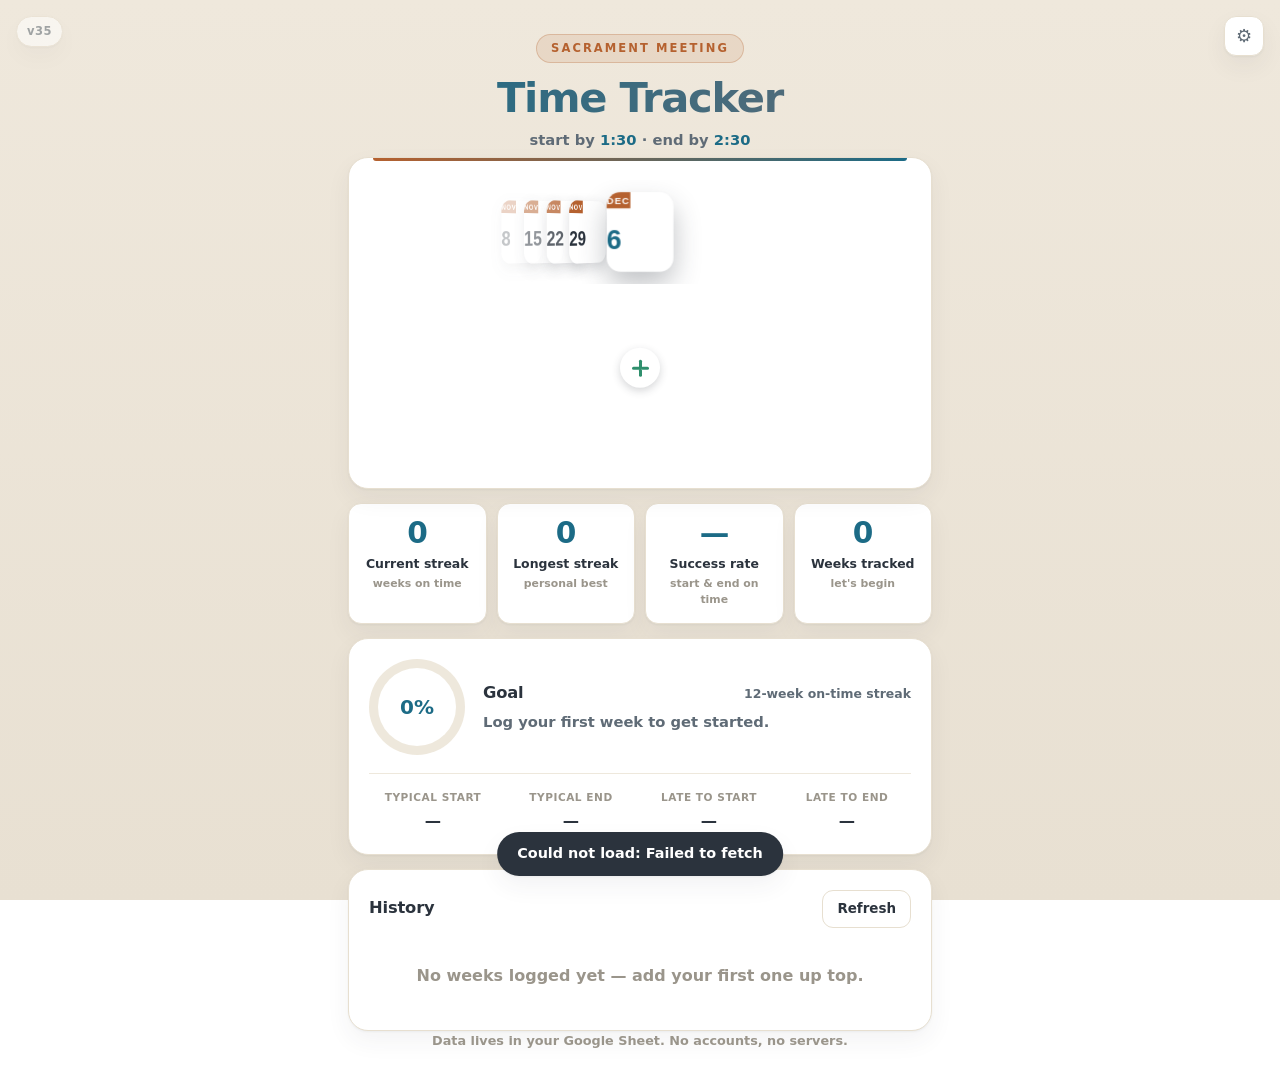
==== commit eac80a48: "Show app version badge in the top-left Driven by a single APP_VERSION constant, bumped every commit." ====
--- a/index.html
+++ b/index.html
@@ -11,6 +11,7 @@
 </head>
 <body>
   <button id="settingsBtn" class="icon-btn" type="button" title="Settings" aria-label="Settings">⚙</button>
+  <span id="appVersion" class="app-version" aria-label="App version"></span>
 
   <header class="site-header wrap">
     <span class="eyebrow">SACRAMENT MEETING</span>
--- a/styles.css
+++ b/styles.css
@@ -107,6 +107,15 @@
 }
 .icon-btn:hover { color: var(--brand); border-color: var(--brand); }
 
+.app-version {
+  position: fixed; top: 16px; left: 16px; z-index: 20;
+  font-size: .72rem; font-weight: 800; letter-spacing: .04em;
+  color: var(--ink-soft); opacity: .55;
+  padding: 6px 10px; border-radius: 999px;
+  background: var(--card); border: 1px solid var(--line);
+  box-shadow: var(--shadow); font-variant-numeric: tabular-nums;
+}
+
 /* banner */
 .banner {
   margin-top: 14px; background: var(--card); color: var(--ink-soft);
@@ -230,12 +239,12 @@
 .fab-arm.minute { transform: rotate(90deg); }   /* horizontal stroke */
 .fab-arm::before { content: ""; position: absolute; top: 100%; left: 0; width: 100%; height: 100%; background: currentColor; border-radius: 2px; transform-origin: 50% 0; transform: scaleY(1); }  /* the other half of the stroke */
 
-/* loading: shorten the arms into clock hands (hour short, minute long) with only
-   one half, and spin them; same 3px width as the + strokes */
-.tl-fab.loading .fab-arm.hour   { height: 7px; }
-.tl-fab.loading .fab-arm.minute { height: 11px; }
+/* loading: shorten the arms into clock hands (hour short, minute long), only one
+   half each, pivoting at the centre. Each spins on its own — the minute hand 60x
+   faster than the hour hand, like a real clock. 3px wide, matching the + strokes. */
+.tl-fab.loading .fab-arm.hour   { height: 7px;  animation: fabHand 36s linear infinite; }
+.tl-fab.loading .fab-arm.minute { height: 11px; animation: fabHand 0.6s linear infinite; }
 .tl-fab.loading .fab-arm::before { transform: scaleY(0); }
-.tl-fab.loading .fab-cp { animation: fabHand 1.2s linear infinite; } /* 300°/s = the clock's hand speed */
 
 /* settling: the hands grow their other halves and equalise length → become the +
    (the spin-down itself is driven from JS so it continues from the live angle) */
@@ -243,7 +252,7 @@
 .tl-fab.settling .fab-arm::before { transition: transform .5s ease; }
 
 @keyframes fabHand { from { transform: rotate(0); } to { transform: rotate(360deg); } }
-@media (prefers-reduced-motion: reduce) { .tl-fab.loading .fab-cp { animation: none; } }
+@media (prefers-reduced-motion: reduce) { .tl-fab.loading .fab-arm { animation: none; } }
 
 .state-empty .tl-fab {   /* empty: white +, lifted up onto the timeline line */
   background: var(--card); color: var(--c-ok); font-size: 1.5rem;
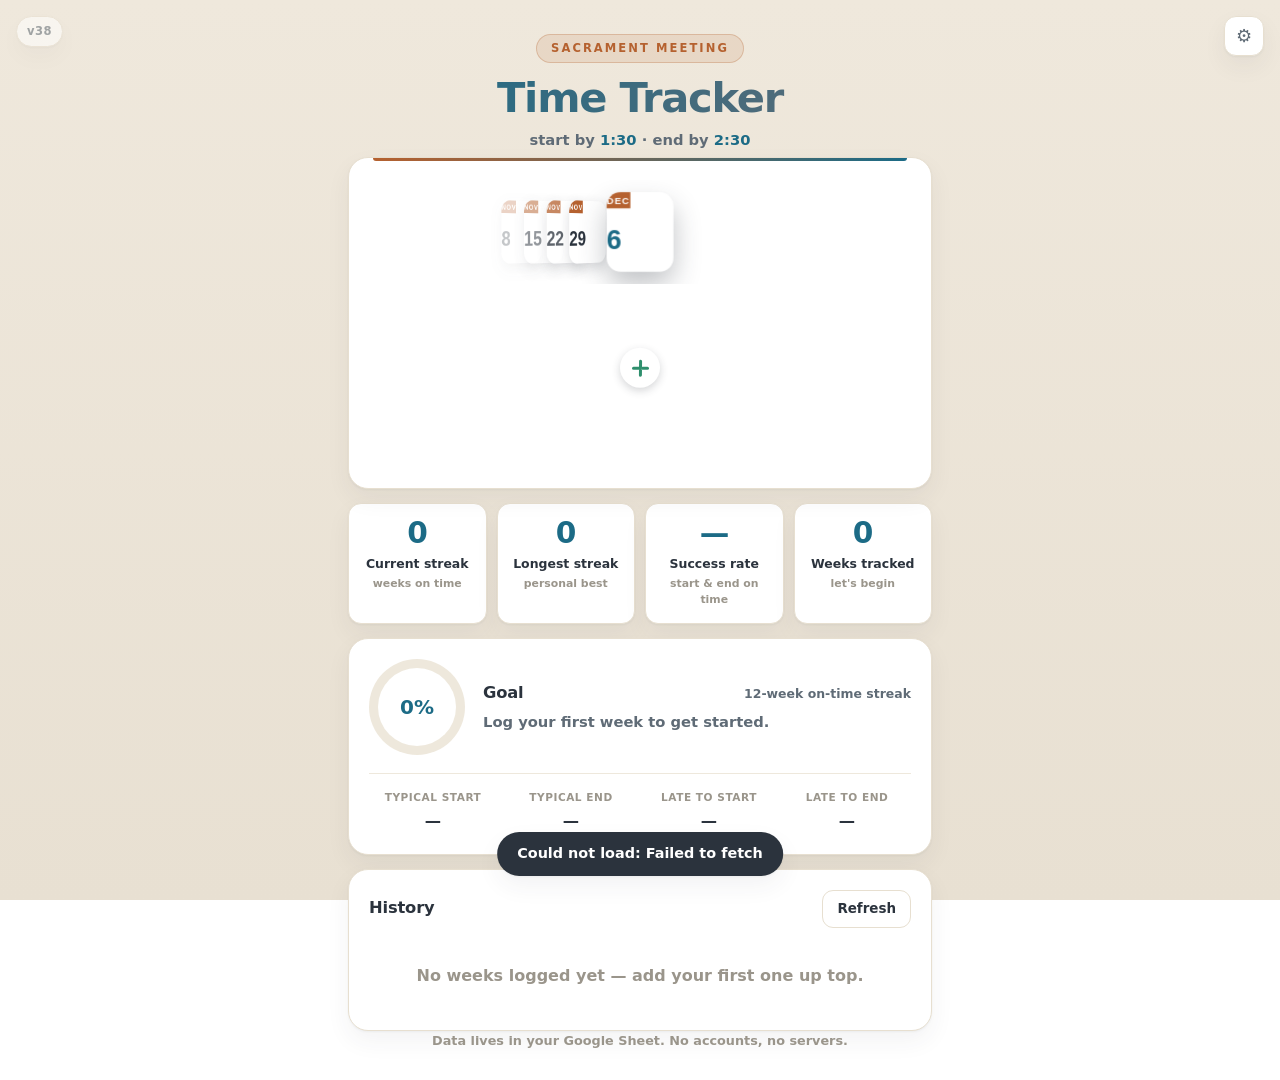
==== commit db18ce22: "Save action: ✓ becomes a spinning clock, then settles into the verdict Tapping the green save button" ====
--- a/index.html
+++ b/index.html
@@ -58,12 +58,17 @@
         <input type="hidden" id="end" />
         <input type="hidden" id="notes" />
 
-        <p class="recorded-verdict" id="recVerdict" hidden></p>
+        <!-- recorded view: the saved verdict comment with an edit pencil beside it -->
+        <div class="recorded-head" id="recHead" hidden>
+          <p class="recorded-verdict" id="recVerdict"></p>
+          <button type="button" class="rec-edit" id="recEditBtn" aria-label="Edit this week">✎</button>
+        </div>
         <p class="recorded-notes" id="recNotes" hidden></p>
 
         <div class="hero-controls">
           <!-- the + starts up on the timeline; on tap it drops here and the two
-               satellites (cancel · notes) slide out from it -->
+               satellites (cancel · notes) slide out from it. On save the ✓ turns
+               back into the spinning clock, then settles into the verdict above. -->
           <div class="tl-cluster">
             <button type="button" class="tl-ctl x" id="cancelBtn" aria-label="Cancel">✕</button>
             <button type="button" class="tl-fab" id="recordFab" aria-label="Record this week">
@@ -73,7 +78,6 @@
             <button type="button" class="tl-ctl notes" id="notesBtn" aria-label="Add a note">✎</button>
           </div>
           <div class="hero-actions">
-            <button type="button" class="btn ghost big" id="editBtn" hidden>Edit</button>
             <button type="button" class="btn ghost danger" id="clearBtn" hidden>Remove</button>
           </div>
         </div>
--- a/styles.css
+++ b/styles.css
@@ -156,7 +156,7 @@
 }
 .cal-top { background: var(--accent); color: #fff; font-size: .56rem; font-weight: 800; letter-spacing: .1em; text-align: center; padding: 3px 0 2px; }
 .cal-day { flex: 1; display: grid; place-items: center; font-size: 1.55rem; font-weight: 900; color: var(--ink); }
-.cal-dot { position: absolute; left: 50%; bottom: 5px; width: 6px; height: 6px; margin-left: -3px; border-radius: 50%; background: transparent; }
+.cal-bar { position: absolute; left: 50%; bottom: 6px; width: 34px; height: 3.5px; margin-left: -17px; border-radius: 2px; background: transparent; }
 .cal.is-center { box-shadow: 0 12px 26px rgba(43, 51, 61, .3); }
 .cal.is-center .cal-day { color: var(--brand); }
 
@@ -207,13 +207,14 @@
    The + starts lifted up onto the timeline line; on tap it drops into the row
    and the two satellites slide out from it. */
 .hero-controls { position: relative; min-height: 48px; margin-top: 14px; }
-.tl-cluster { position: absolute; left: 50%; top: 50%; --fab-lift: -84px; }
+.tl-cluster { position: absolute; left: 50%; top: 50%; --fab-lift: -84px; transition: opacity .3s ease, visibility 0s; }
 .tl-cluster > button {
   position: absolute; left: 0; top: 0; width: 40px; height: 40px; border-radius: 50%;
   border: 0; padding: 0; cursor: pointer; display: grid; place-items: center;
   font-weight: 900; line-height: 1;
 }
-.recorded .tl-cluster { display: none; }
+/* recorded: the cluster fades out as the verdict comment settles in */
+.recorded .tl-cluster { opacity: 0; visibility: hidden; pointer-events: none; transition: opacity .3s ease, visibility 0s .3s; }
 
 /* save / record button (+ ↔ ✓) */
 .tl-fab {
@@ -241,8 +242,8 @@
 
 /* loading: shorten the arms into clock hands (hour short, minute long), only one
    half each, pivoting at the centre. Each spins on its own — the minute hand 60x
-   faster than the hour hand, like a real clock. 3px wide, matching the + strokes. */
-.tl-fab.loading .fab-arm.hour   { height: 7px;  animation: fabHand 36s linear infinite; }
+   faster than the hour hand (real-clock 12:1 ratio). 3px wide, matching the + strokes. */
+.tl-fab.loading .fab-arm.hour   { height: 7px;  animation: fabHand 7.2s linear infinite; }
 .tl-fab.loading .fab-arm.minute { height: 11px; animation: fabHand 0.6s linear infinite; }
 .tl-fab.loading .fab-arm::before { transform: scaleY(0); }
 
@@ -330,7 +331,20 @@
 .recorded .tl-track::before { opacity: 0; }
 .recorded .tl-handle { cursor: default; box-shadow: 0 2px 5px rgba(43,51,61,.16); }
 .recorded .tl-axis { opacity: 0; pointer-events: none; }
-.recorded-verdict { text-align: center; font-size: 1.05rem; font-weight: 800; margin-top: 18px; }
+/* recorded view: verdict comment + an edit pencil beside it */
+.recorded-head { display: flex; align-items: center; justify-content: center; gap: 10px; margin-top: 18px; animation: recIn .4s ease both; }
+.recorded-head[hidden] { display: none; }
+.recorded-verdict { text-align: center; font-size: 1.05rem; font-weight: 800; }
+.rec-edit {
+  flex: none; width: 30px; height: 30px; border-radius: 50%;
+  border: 1px solid var(--line); background: var(--card); color: var(--ink-soft);
+  font-size: .95rem; line-height: 1; cursor: pointer; display: grid; place-items: center;
+  box-shadow: 0 2px 6px rgba(43,51,61,.12); transition: color .15s, border-color .15s, transform .12s;
+}
+.rec-edit:hover { color: var(--brand); border-color: var(--brand); }
+.rec-edit:active { transform: scale(.94); }
+@keyframes recIn { from { opacity: 0; transform: translateY(6px); } to { opacity: 1; transform: none; } }
+@media (prefers-reduced-motion: reduce) { .recorded-head { animation: none; } }
 .recorded-notes { text-align: center; color: var(--ink-soft); font-weight: 600; margin-top: 4px; font-style: italic; }
 
 /* STATS */
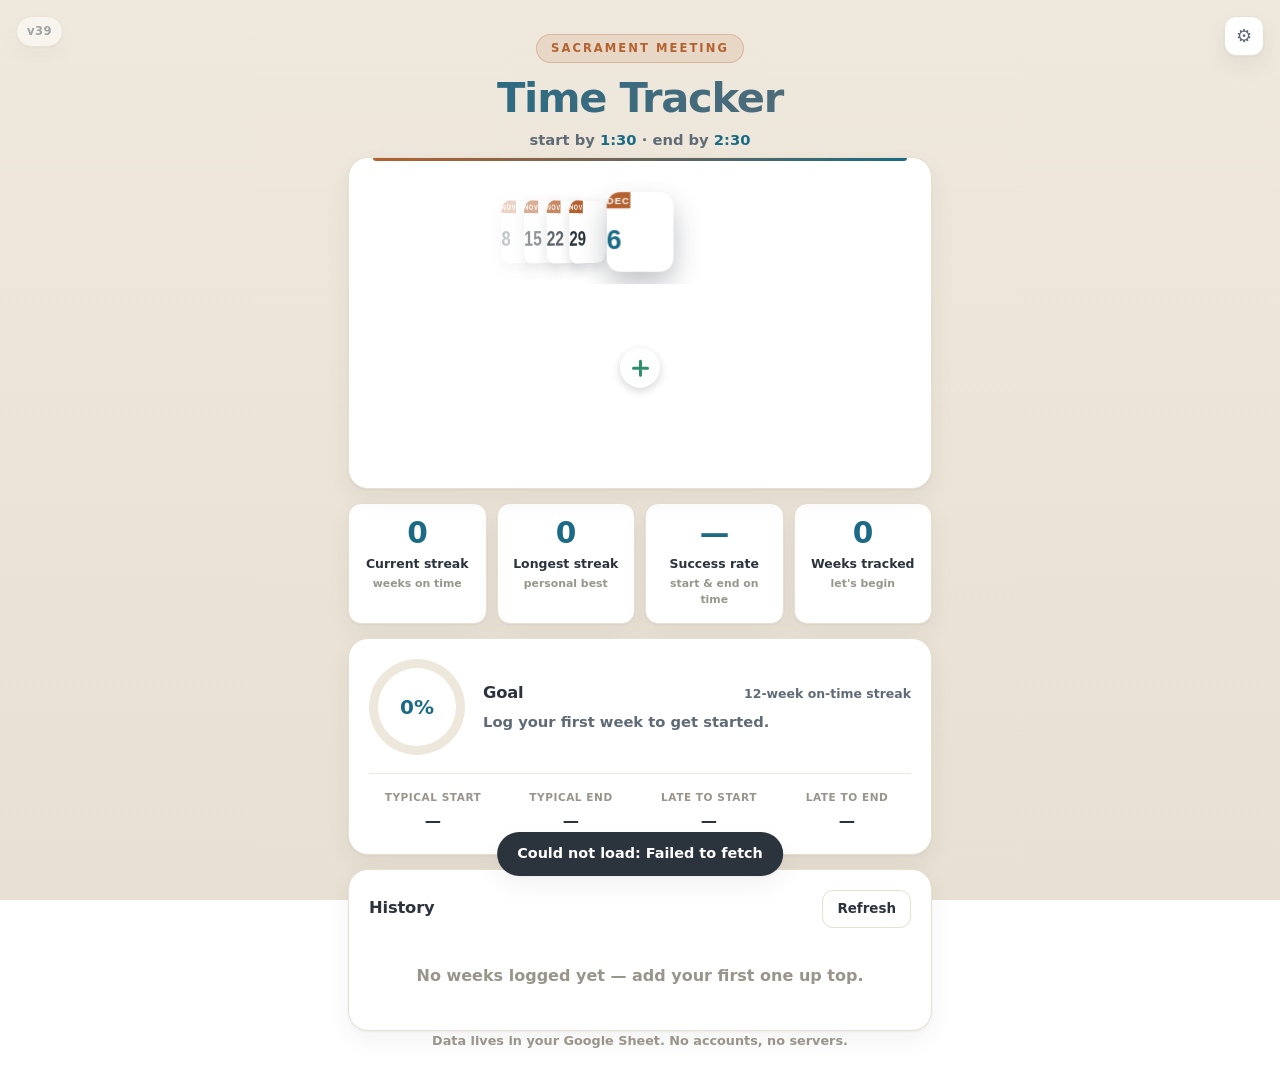
==== commit c69482d5: "Notepad notes icon, inline delete button, and ✓→edit slide - Notes button is now a paper-pad icon (w" ====
--- a/index.html
+++ b/index.html
@@ -70,15 +70,17 @@
                satellites (cancel · notes) slide out from it. On save the ✓ turns
                back into the spinning clock, then settles into the verdict above. -->
           <div class="tl-cluster">
+            <button type="button" class="tl-ctl del" id="delBtn" aria-label="Delete this week">
+              <svg viewBox="0 0 24 24" width="18" height="18" fill="none" stroke="currentColor" stroke-width="2" stroke-linecap="round" stroke-linejoin="round"><polyline points="4 7 20 7"/><path d="M9 7V5a1 1 0 0 1 1-1h4a1 1 0 0 1 1 1v2"/><path d="M7 7l1 12a2 2 0 0 0 2 2h4a2 2 0 0 0 2-2l1-12"/><line x1="10" y1="11" x2="10" y2="16"/><line x1="14" y1="11" x2="14" y2="16"/></svg>
+            </button>
             <button type="button" class="tl-ctl x" id="cancelBtn" aria-label="Cancel">✕</button>
             <button type="button" class="tl-fab" id="recordFab" aria-label="Record this week">
               <span class="fab-glyph" id="fabGlyph"></span>
               <span class="fab-cp" aria-hidden="true"><i class="fab-arm hour"></i><i class="fab-arm minute"></i></span>
             </button>
-            <button type="button" class="tl-ctl notes" id="notesBtn" aria-label="Add a note">✎</button>
-          </div>
-          <div class="hero-actions">
-            <button type="button" class="btn ghost danger" id="clearBtn" hidden>Remove</button>
+            <button type="button" class="tl-ctl notes" id="notesBtn" aria-label="Add a note">
+              <svg viewBox="0 0 24 24" width="18" height="18" fill="none" stroke="currentColor" stroke-width="2" stroke-linecap="round" stroke-linejoin="round"><rect x="5" y="3" width="14" height="18" rx="2"/><line x1="9" y1="8" x2="15" y2="8"/><line x1="9" y1="12" x2="15" y2="12"/><line x1="9" y1="16" x2="13" y2="16"/></svg>
+            </button>
           </div>
         </div>
       </form>
--- a/styles.css
+++ b/styles.css
@@ -213,8 +213,10 @@
   border: 0; padding: 0; cursor: pointer; display: grid; place-items: center;
   font-weight: 900; line-height: 1;
 }
-/* recorded: the cluster fades out as the verdict comment settles in */
+/* recorded: the cluster fades out as the verdict comment settles in, while the
+   ✓ slides right and shrinks — the edit pencil glides in from where it was (JS FLIP) */
 .recorded .tl-cluster { opacity: 0; visibility: hidden; pointer-events: none; transition: opacity .3s ease, visibility 0s .3s; }
+.recorded .tl-fab { transform: translate(calc(-50% + 34px), -50%) scale(.82); }
 
 /* save / record button (+ ↔ ✓) */
 .tl-fab {
@@ -268,11 +270,15 @@
   transform: translate(-50%, -50%) scale(.2); opacity: 0; pointer-events: none;
   transition: transform .45s cubic-bezier(.34,.8,.3,1) .28s, opacity .35s ease .28s, color .15s, border-color .15s;
 }
-.tl-ctl.x { color: var(--late); }
+.tl-ctl.x { color: var(--ink-soft); }
+.tl-ctl.del { color: var(--late); }
 .tl-ctl.notes.has-note { color: var(--brand); border-color: var(--brand) !important; }
 #heroInput:not(.state-empty):not(.recorded) .tl-ctl { pointer-events: auto; opacity: 1; }
 #heroInput:not(.state-empty):not(.recorded) .tl-ctl.x { transform: translate(calc(-50% - 60px), -50%) scale(1); }
 #heroInput:not(.state-empty):not(.recorded) .tl-ctl.notes { transform: translate(calc(-50% + 60px), -50%) scale(1); }
+/* delete sits just left of ✕, and only for an already-saved week being edited */
+#heroInput.editing.has-record .tl-ctl.del { pointer-events: auto; opacity: 1; transform: translate(calc(-50% - 114px), -50%) scale(1); }
+#heroInput:not(.has-record) .tl-ctl.del { opacity: 0 !important; pointer-events: none !important; transform: translate(-50%, -50%) scale(.2) !important; }
 .tl-ctl:hover { filter: brightness(.98); }
 
 .notes-area {
@@ -307,10 +313,6 @@
   .tl-handle { width: 44px; height: 44px; }
 }
 
-
-.hero-actions { display: none; align-items: center; justify-content: center; gap: 10px; }
-.recorded .hero-actions { display: flex; }
-
 .btn {
   font: inherit; font-weight: 800; border-radius: 11px; padding: 11px 18px;
   border: 1px solid transparent; cursor: pointer; transition: filter .15s, background .15s, border-color .15s;
@@ -332,9 +334,9 @@
 .recorded .tl-handle { cursor: default; box-shadow: 0 2px 5px rgba(43,51,61,.16); }
 .recorded .tl-axis { opacity: 0; pointer-events: none; }
 /* recorded view: verdict comment + an edit pencil beside it */
-.recorded-head { display: flex; align-items: center; justify-content: center; gap: 10px; margin-top: 18px; animation: recIn .4s ease both; }
+.recorded-head { display: flex; align-items: center; justify-content: center; gap: 10px; margin-top: 18px; }
 .recorded-head[hidden] { display: none; }
-.recorded-verdict { text-align: center; font-size: 1.05rem; font-weight: 800; }
+.recorded-verdict { text-align: center; font-size: 1.05rem; font-weight: 800; animation: recIn .4s ease both; }
 .rec-edit {
   flex: none; width: 30px; height: 30px; border-radius: 50%;
   border: 1px solid var(--line); background: var(--card); color: var(--ink-soft);
@@ -344,7 +346,7 @@
 .rec-edit:hover { color: var(--brand); border-color: var(--brand); }
 .rec-edit:active { transform: scale(.94); }
 @keyframes recIn { from { opacity: 0; transform: translateY(6px); } to { opacity: 1; transform: none; } }
-@media (prefers-reduced-motion: reduce) { .recorded-head { animation: none; } }
+@media (prefers-reduced-motion: reduce) { .recorded-verdict { animation: none; } }
 .recorded-notes { text-align: center; color: var(--ink-soft); font-weight: 600; margin-top: 4px; font-style: italic; }
 
 /* STATS */
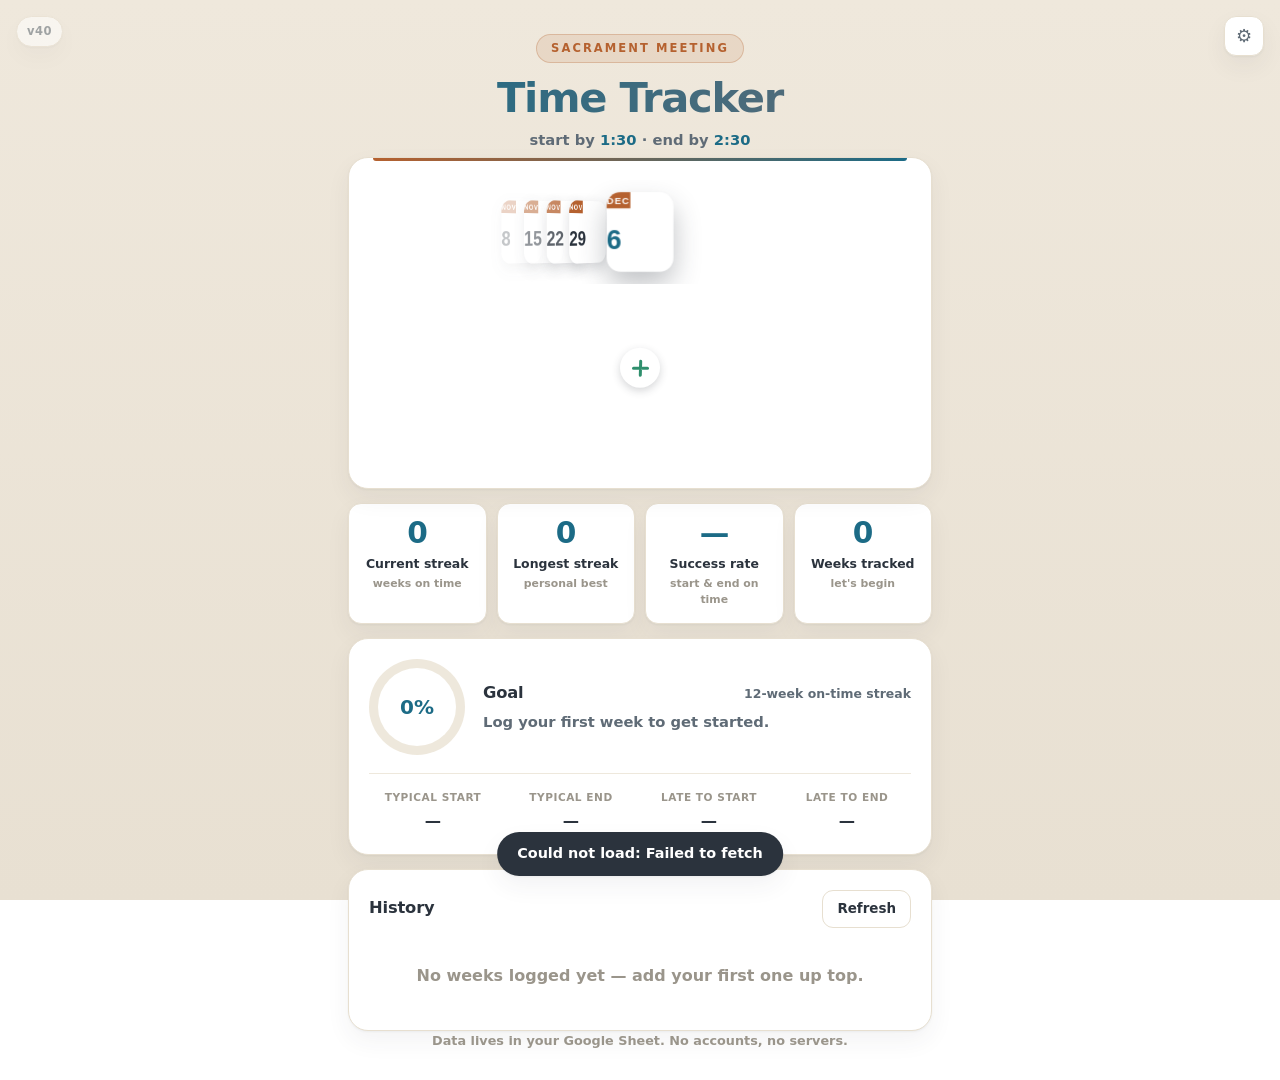
==== commit 780abe43: "Slide the ✓ into the edit pencil the moment the record lands - Drop the fixed 700ms spin floor: the " ====
--- a/index.html
+++ b/index.html
@@ -58,17 +58,16 @@
         <input type="hidden" id="end" />
         <input type="hidden" id="notes" />
 
-        <!-- recorded view: the saved verdict comment with an edit pencil beside it -->
-        <div class="recorded-head" id="recHead" hidden>
-          <p class="recorded-verdict" id="recVerdict"></p>
-          <button type="button" class="rec-edit" id="recEditBtn" aria-label="Edit this week">✎</button>
-        </div>
-        <p class="recorded-notes" id="recNotes" hidden></p>
-
         <div class="hero-controls">
+          <!-- recorded view: the verdict comment + edit pencil, sitting on the very
+               same line the ✓ was on, so the ✓ just slides sideways into the pencil -->
+          <div class="recorded-head" id="recHead" hidden>
+            <p class="recorded-verdict" id="recVerdict"></p>
+            <button type="button" class="rec-edit" id="recEditBtn" aria-label="Edit this week">✎</button>
+          </div>
           <!-- the + starts up on the timeline; on tap it drops here and the two
                satellites (cancel · notes) slide out from it. On save the ✓ turns
-               back into the spinning clock, then settles into the verdict above. -->
+               back into the spinning clock, then slides sideways into the verdict. -->
           <div class="tl-cluster">
             <button type="button" class="tl-ctl del" id="delBtn" aria-label="Delete this week">
               <svg viewBox="0 0 24 24" width="18" height="18" fill="none" stroke="currentColor" stroke-width="2" stroke-linecap="round" stroke-linejoin="round"><polyline points="4 7 20 7"/><path d="M9 7V5a1 1 0 0 1 1-1h4a1 1 0 0 1 1 1v2"/><path d="M7 7l1 12a2 2 0 0 0 2 2h4a2 2 0 0 0 2-2l1-12"/><line x1="10" y1="11" x2="10" y2="16"/><line x1="14" y1="11" x2="14" y2="16"/></svg>
@@ -83,6 +82,7 @@
             </button>
           </div>
         </div>
+        <p class="recorded-notes" id="recNotes" hidden></p>
       </form>
     </section>
 
--- a/styles.css
+++ b/styles.css
@@ -213,10 +213,9 @@
   border: 0; padding: 0; cursor: pointer; display: grid; place-items: center;
   font-weight: 900; line-height: 1;
 }
-/* recorded: the cluster fades out as the verdict comment settles in, while the
-   ✓ slides right and shrinks — the edit pencil glides in from where it was (JS FLIP) */
-.recorded .tl-cluster { opacity: 0; visibility: hidden; pointer-events: none; transition: opacity .3s ease, visibility 0s .3s; }
-.recorded .tl-fab { transform: translate(calc(-50% + 34px), -50%) scale(.82); }
+/* recorded: the ✓ fades quickly while the edit pencil glides sideways in from
+   exactly where it was (JS FLIP), so the check reads as sliding into the pencil. */
+.recorded .tl-cluster { opacity: 0; visibility: hidden; pointer-events: none; transition: opacity .2s ease, visibility 0s .2s; }
 
 /* save / record button (+ ↔ ✓) */
 .tl-fab {
@@ -333,10 +332,11 @@
 .recorded .tl-track::before { opacity: 0; }
 .recorded .tl-handle { cursor: default; box-shadow: 0 2px 5px rgba(43,51,61,.16); }
 .recorded .tl-axis { opacity: 0; pointer-events: none; }
-/* recorded view: verdict comment + an edit pencil beside it */
-.recorded-head { display: flex; align-items: center; justify-content: center; gap: 10px; margin-top: 18px; }
+/* recorded view: verdict comment + edit pencil, centred on the same line the
+   controls sat on (so the ✓ slides horizontally into the pencil) */
+.recorded-head { position: absolute; left: 0; right: 0; top: 50%; transform: translateY(-50%); display: flex; align-items: center; justify-content: center; gap: 12px; }
 .recorded-head[hidden] { display: none; }
-.recorded-verdict { text-align: center; font-size: 1.05rem; font-weight: 800; animation: recIn .4s ease both; }
+.recorded-verdict { text-align: center; font-size: 1.05rem; font-weight: 800; animation: recIn .45s ease both; }
 .rec-edit {
   flex: none; width: 30px; height: 30px; border-radius: 50%;
   border: 1px solid var(--line); background: var(--card); color: var(--ink-soft);
@@ -345,9 +345,9 @@
 }
 .rec-edit:hover { color: var(--brand); border-color: var(--brand); }
 .rec-edit:active { transform: scale(.94); }
-@keyframes recIn { from { opacity: 0; transform: translateY(6px); } to { opacity: 1; transform: none; } }
+@keyframes recIn { from { opacity: 0; } to { opacity: 1; } }
 @media (prefers-reduced-motion: reduce) { .recorded-verdict { animation: none; } }
-.recorded-notes { text-align: center; color: var(--ink-soft); font-weight: 600; margin-top: 4px; font-style: italic; }
+.recorded-notes { text-align: center; color: var(--ink-soft); font-weight: 600; margin-top: 10px; font-style: italic; }
 
 /* STATS */
 .stats { display: grid; grid-template-columns: repeat(4, 1fr); gap: 10px; }
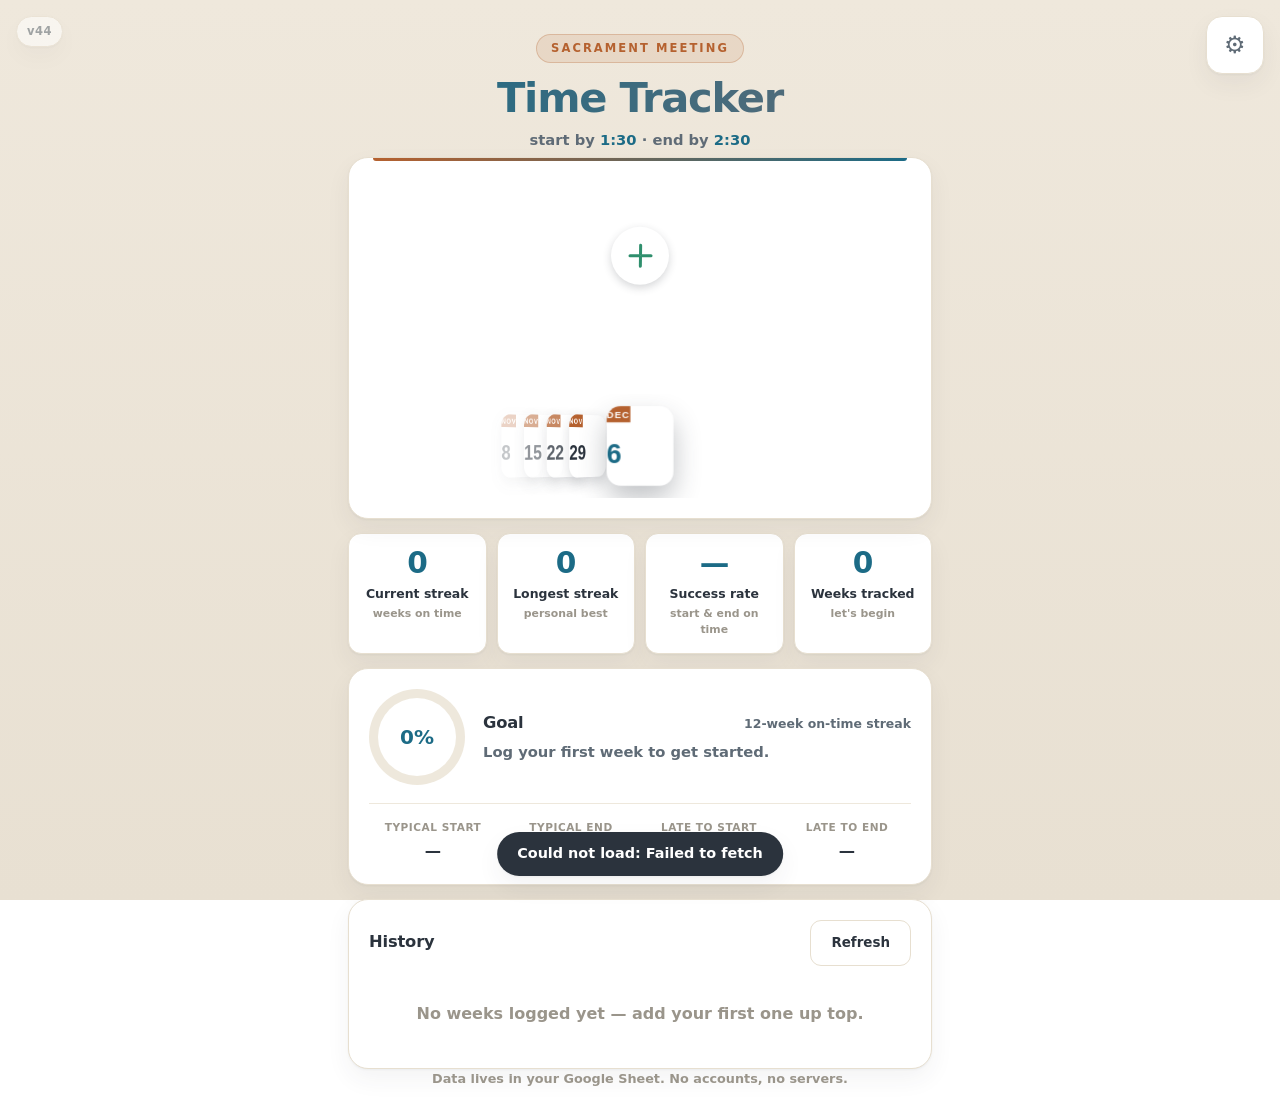
==== commit 91642520: "Move the Sunday picker below the timeline and messages The Cover Flow now sits at the bottom of the " ====
--- a/index.html
+++ b/index.html
@@ -24,12 +24,6 @@
   <main class="wrap">
     <!-- HERO: this week's entry -->
     <section class="card hero" aria-label="Log this week">
-      <div class="week-nav">
-        <div class="coverflow" id="coverflow">
-          <div class="cf-track" id="cfTrack"></div>
-        </div>
-      </div>
-
       <!-- the meeting timeline is always shown; a "recorded" class flips it
            from an editable slider to a read-only record display -->
       <form id="heroInput" class="state-empty" novalidate>
@@ -84,6 +78,14 @@
         </div>
         <p class="recorded-notes" id="recNotes" hidden></p>
       </form>
+
+      <!-- the Sunday picker sits at the bottom so a scrolling finger never
+           covers the timeline above it -->
+      <div class="week-nav">
+        <div class="coverflow" id="coverflow">
+          <div class="cf-track" id="cfTrack"></div>
+        </div>
+      </div>
     </section>
 
     <!-- STATS -->
--- a/styles.css
+++ b/styles.css
@@ -102,7 +102,7 @@
 .icon-btn {
   position: fixed; top: 16px; right: 16px; z-index: 20;
   border: 1px solid var(--line); background: var(--card); color: var(--ink-soft);
-  width: 40px; height: 40px; border-radius: 12px; font-size: 1.15rem; cursor: pointer;
+  width: 58px; height: 58px; border-radius: 16px; font-size: 1.5rem; cursor: pointer;
   box-shadow: var(--shadow); transition: color .15s, border-color .15s;
 }
 .icon-btn:hover { color: var(--brand); border-color: var(--brand); }
@@ -138,7 +138,7 @@
   border-radius: 0 0 3px 3px;
   background: linear-gradient(90deg, var(--accent), var(--brand));
 }
-.week-nav { margin-bottom: 14px; }
+.week-nav { margin-top: 18px; }
 
 /* Cover Flow calendar picker */
 /* touch-action: none — horizontal drag never triggers vertical page scroll */
@@ -179,7 +179,7 @@
 .tl-tick.t2 { left: 75%; }
 .tl-handle {
   --hc: var(--brand);
-  position: absolute; top: 50%; left: 25%; width: 40px; height: 40px; transform: translate(-50%, -50%);
+  position: absolute; top: 50%; left: 25%; width: 58px; height: 58px; transform: translate(-50%, -50%);
   border-radius: 50%; background: var(--card); border: 4px solid var(--hc); cursor: grab;
   padding: 0; touch-action: none; box-shadow: 0 3px 8px rgba(43,51,61,.2); transition: border-color .15s, box-shadow .15s;
   display: grid; place-items: center; z-index: 2;
@@ -190,9 +190,9 @@
 /* the handle is a little clock face; the hands show the time it's set to */
 .tl-clock { position: absolute; inset: 0; pointer-events: none; }
 .tl-hand { position: absolute; left: 50%; bottom: 50%; background: var(--hc); border-radius: 2px; transform-origin: 50% 100%; transition: transform .12s ease, background .15s; }
-.tl-hand.hour { width: 3px; height: 8px; margin-left: -1.5px; transform: rotate(var(--h, 0deg)); }
-.tl-hand.minute { width: 2px; height: 11px; margin-left: -1px; transform: rotate(var(--m, 0deg)); }
-.tl-hub { position: absolute; left: 50%; top: 50%; width: 5px; height: 5px; margin: -2.5px 0 0 -2.5px; border-radius: 50%; background: var(--hc); transition: background .15s; }
+.tl-hand.hour { width: 3px; height: 12px; margin-left: -1.5px; transform: rotate(var(--h, 0deg)); }
+.tl-hand.minute { width: 2px; height: 16px; margin-left: -1px; transform: rotate(var(--m, 0deg)); }
+.tl-hub { position: absolute; left: 50%; top: 50%; width: 7px; height: 7px; margin: -3.5px 0 0 -3.5px; border-radius: 50%; background: var(--hc); transition: background .15s; }
 @media (prefers-reduced-motion: reduce) { .tl-hand { transition: background .15s; } }
 /* the value flag above each handle */
 .tl-flag {
@@ -209,7 +209,7 @@
 .hero-controls { position: relative; min-height: 48px; margin-top: 14px; }
 .tl-cluster { position: absolute; left: 50%; top: 50%; --fab-lift: -84px; transition: opacity .3s ease, visibility 0s; }
 .tl-cluster > button {
-  position: absolute; left: 0; top: 0; width: 40px; height: 40px; border-radius: 50%;
+  position: absolute; left: 0; top: 0; width: 58px; height: 58px; border-radius: 50%;
   border: 0; padding: 0; cursor: pointer; display: grid; place-items: center;
   font-weight: 900; line-height: 1;
 }
@@ -219,7 +219,7 @@
 
 /* save / record button (+ ↔ ✓) */
 .tl-fab {
-  z-index: 26; font-size: 1.25rem; background: var(--c-ok); color: #fff; border: 4px solid var(--c-ok);
+  z-index: 26; font-size: 1.7rem; background: var(--c-ok); color: #fff; border: 4px solid var(--c-ok);
   box-shadow: 0 4px 10px color-mix(in srgb, var(--c-ok) 45%, transparent);
   transform: translate(-50%, -50%);   /* dropped into the row (editing) */
   transition: transform .55s cubic-bezier(.4,0,.2,1), background .3s ease, color .2s ease, box-shadow .3s ease;
@@ -236,7 +236,7 @@
 .tl-fab.as-check .fab-cp { opacity: 0; }
 
 /* at rest the two arms are the strokes of the + — 3px wide, centred, crossing */
-.fab-arm { position: absolute; left: 50%; bottom: 50%; width: 3px; height: 8.5px; margin-left: -1.5px; background: currentColor; border-radius: 2px; transform-origin: 50% 100%; }
+.fab-arm { position: absolute; left: 50%; bottom: 50%; width: 3px; height: 12px; margin-left: -1.5px; background: currentColor; border-radius: 2px; transform-origin: 50% 100%; }
 .fab-arm.hour { transform: rotate(0deg); }      /* vertical stroke */
 .fab-arm.minute { transform: rotate(90deg); }   /* horizontal stroke */
 .fab-arm::before { content: ""; position: absolute; top: 100%; left: 0; width: 100%; height: 100%; background: currentColor; border-radius: 2px; transform-origin: 50% 0; transform: scaleY(1); }  /* the other half of the stroke */
@@ -244,8 +244,8 @@
 /* loading: shorten the arms into clock hands (hour short, minute long), only one
    half each, pivoting at the centre. Each spins on its own — the minute hand 60x
    faster than the hour hand (real-clock 12:1 ratio). 3px wide, matching the + strokes. */
-.tl-fab.loading .fab-arm.hour   { height: 7px;  animation: fabHand 7.2s linear infinite; }
-.tl-fab.loading .fab-arm.minute { height: 11px; animation: fabHand 0.6s linear infinite; }
+.tl-fab.loading .fab-arm.hour   { height: 10px; animation: fabHand 7.2s linear infinite; }
+.tl-fab.loading .fab-arm.minute { height: 15px; animation: fabHand 0.6s linear infinite; }
 .tl-fab.loading .fab-arm::before { transform: scaleY(0); }
 
 /* settling: the hands grow their other halves and equalise length → become the +
@@ -273,10 +273,10 @@
 .tl-ctl.del { color: var(--late); }
 .tl-ctl.notes.has-note { color: var(--brand); border-color: var(--brand) !important; }
 #heroInput:not(.state-empty):not(.recorded) .tl-ctl { pointer-events: auto; opacity: 1; }
-#heroInput:not(.state-empty):not(.recorded) .tl-ctl.x { transform: translate(calc(-50% - 60px), -50%) scale(1); }
-#heroInput:not(.state-empty):not(.recorded) .tl-ctl.notes { transform: translate(calc(-50% + 60px), -50%) scale(1); }
+#heroInput:not(.state-empty):not(.recorded) .tl-ctl.x { transform: translate(calc(-50% - 74px), -50%) scale(1); }
+#heroInput:not(.state-empty):not(.recorded) .tl-ctl.notes { transform: translate(calc(-50% + 74px), -50%) scale(1); }
 /* delete sits just left of ✕, and only for an already-saved week being edited */
-#heroInput.editing.has-record .tl-ctl.del { pointer-events: auto; opacity: 1; transform: translate(calc(-50% - 114px), -50%) scale(1); }
+#heroInput.editing.has-record .tl-ctl.del { pointer-events: auto; opacity: 1; transform: translate(calc(-50% - 148px), -50%) scale(1); }
 #heroInput:not(.has-record) .tl-ctl.del { opacity: 0 !important; pointer-events: none !important; transform: translate(-50%, -50%) scale(.2) !important; }
 .tl-ctl:hover { filter: brightness(.98); }
 
@@ -304,16 +304,16 @@
 .state-empty .tl-handle { left: 50% !important; opacity: 0; pointer-events: none; }
 .state-empty .tl-flag { opacity: 0; }
 .state-empty .tl-axis { opacity: 0; }
-.tl-axis { display: flex; justify-content: space-between; margin-top: 14px; font-size: .68rem; font-weight: 800; color: var(--muted); transition: opacity .35s ease; }
+.tl-axis { display: flex; justify-content: space-between; margin-top: 34px; font-size: .68rem; font-weight: 800; color: var(--muted); transition: opacity .35s ease; }
 
 @media (max-width: 420px) {
   .timeline { padding: 58px 16px 0; }
   .tl-time { font-size: 1.35rem; }
-  .tl-handle { width: 44px; height: 44px; }
+  .tl-handle { width: 64px; height: 64px; }
 }
 
 .btn {
-  font: inherit; font-weight: 800; border-radius: 11px; padding: 11px 18px;
+  font: inherit; font-weight: 800; border-radius: 11px; padding: 16px 26px;
   border: 1px solid transparent; cursor: pointer; transition: filter .15s, background .15s, border-color .15s;
 }
 .btn.primary {
@@ -321,11 +321,11 @@
   box-shadow: 0 4px 12px color-mix(in srgb, var(--brand) 28%, transparent);
 }
 .btn.primary:hover { filter: brightness(1.05); }
-.btn.big { flex: 1; font-size: 1.02rem; padding: 13px 18px; }
+.btn.big { flex: 1; font-size: 1.02rem; padding: 19px 26px; }
 .btn.ghost { background: var(--card); color: var(--ink); border-color: var(--line); }
 .btn.ghost:hover { border-color: var(--brand); color: var(--brand); }
 .btn.ghost.danger:hover { border-color: var(--late); color: var(--late); }
-.btn.small { padding: 8px 14px; font-size: .84rem; }
+.btn.small { padding: 12px 20px; font-size: .84rem; }
 
 /* recorded state: the timeline stays, but reads as a record, not a control */
 .recorded .tl-track { pointer-events: none; }
@@ -338,9 +338,9 @@
 .recorded-head[hidden] { display: none; }
 .recorded-verdict { text-align: center; font-size: 1.05rem; font-weight: 800; animation: recIn .45s ease both; }
 .rec-edit {
-  flex: none; width: 30px; height: 30px; border-radius: 50%;
+  flex: none; width: 46px; height: 46px; border-radius: 50%;
   border: 1px solid var(--line); background: var(--card); color: var(--ink-soft);
-  font-size: .95rem; line-height: 1; cursor: pointer; display: grid; place-items: center;
+  font-size: 1.4rem; line-height: 1; cursor: pointer; display: grid; place-items: center;
   box-shadow: 0 2px 6px rgba(43,51,61,.12); transition: color .15s, border-color .15s, transform .12s;
 }
 .rec-edit:hover { color: var(--brand); border-color: var(--brand); }
